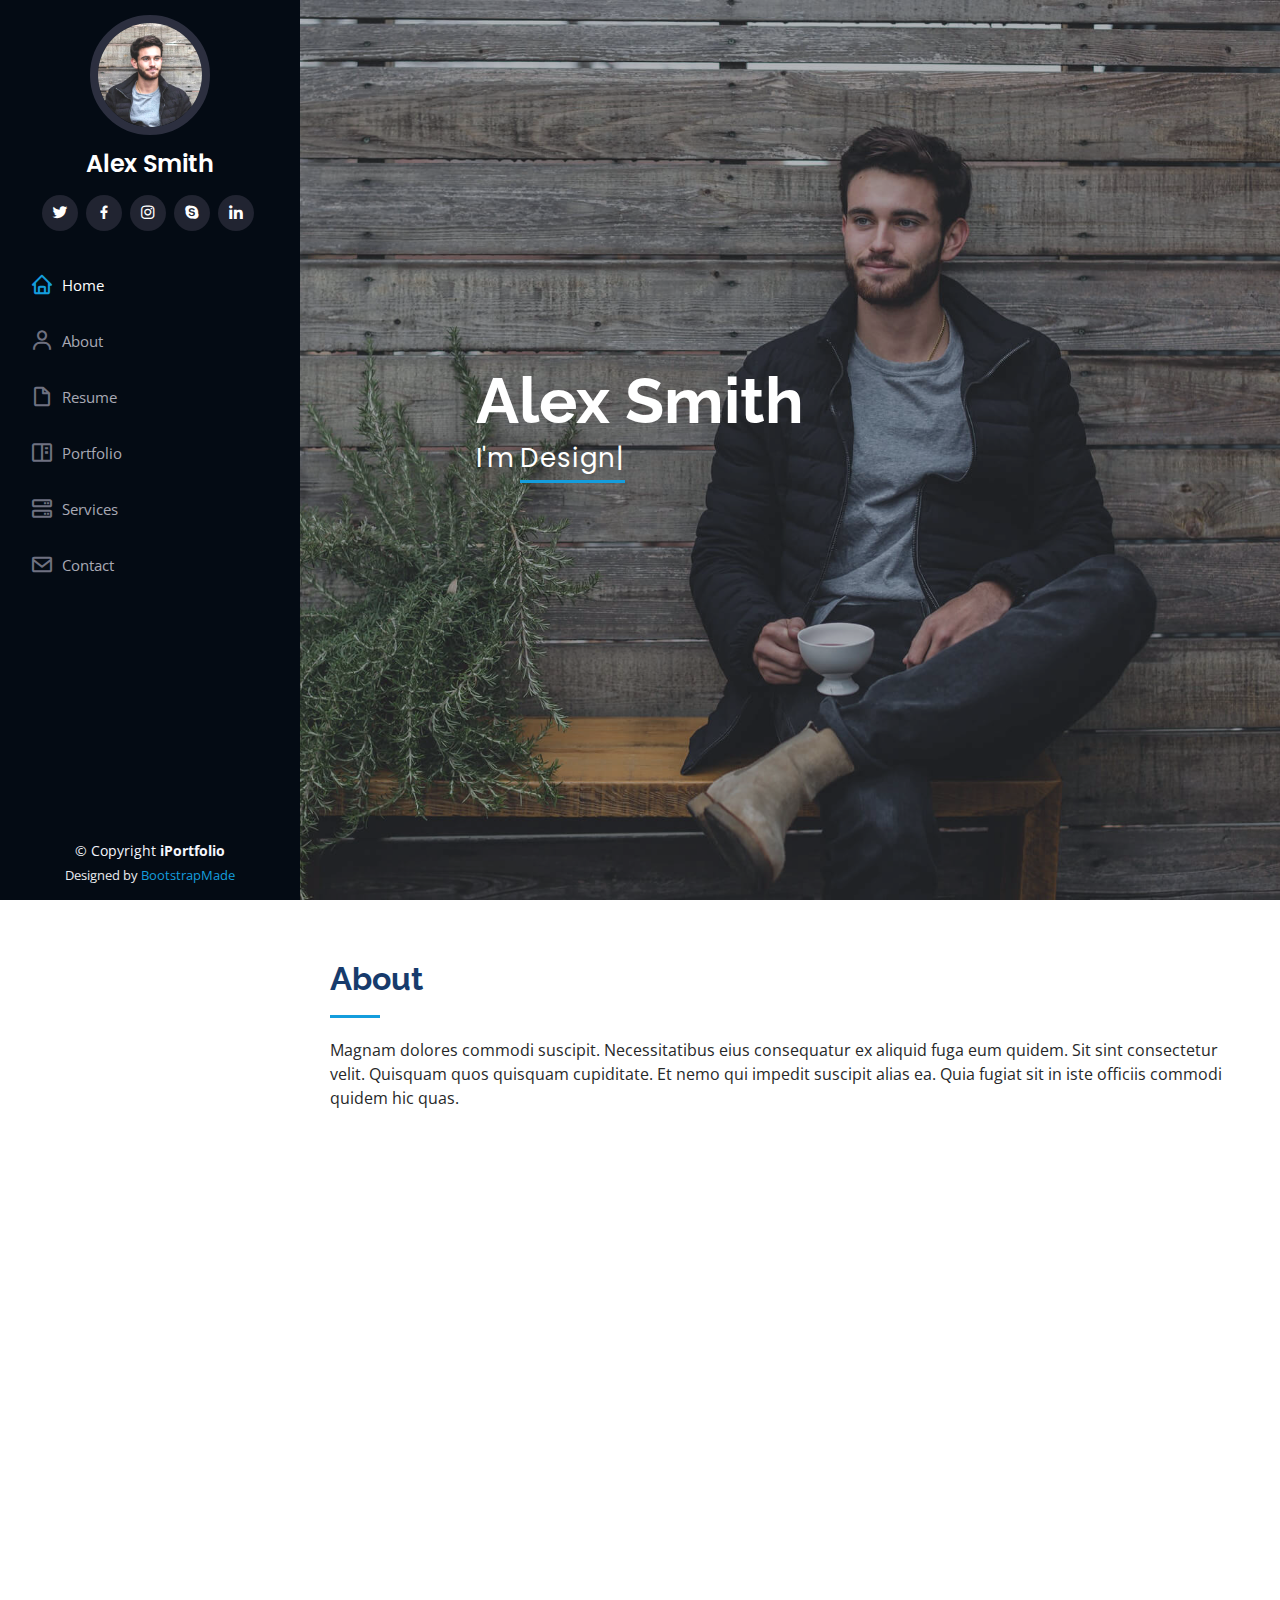
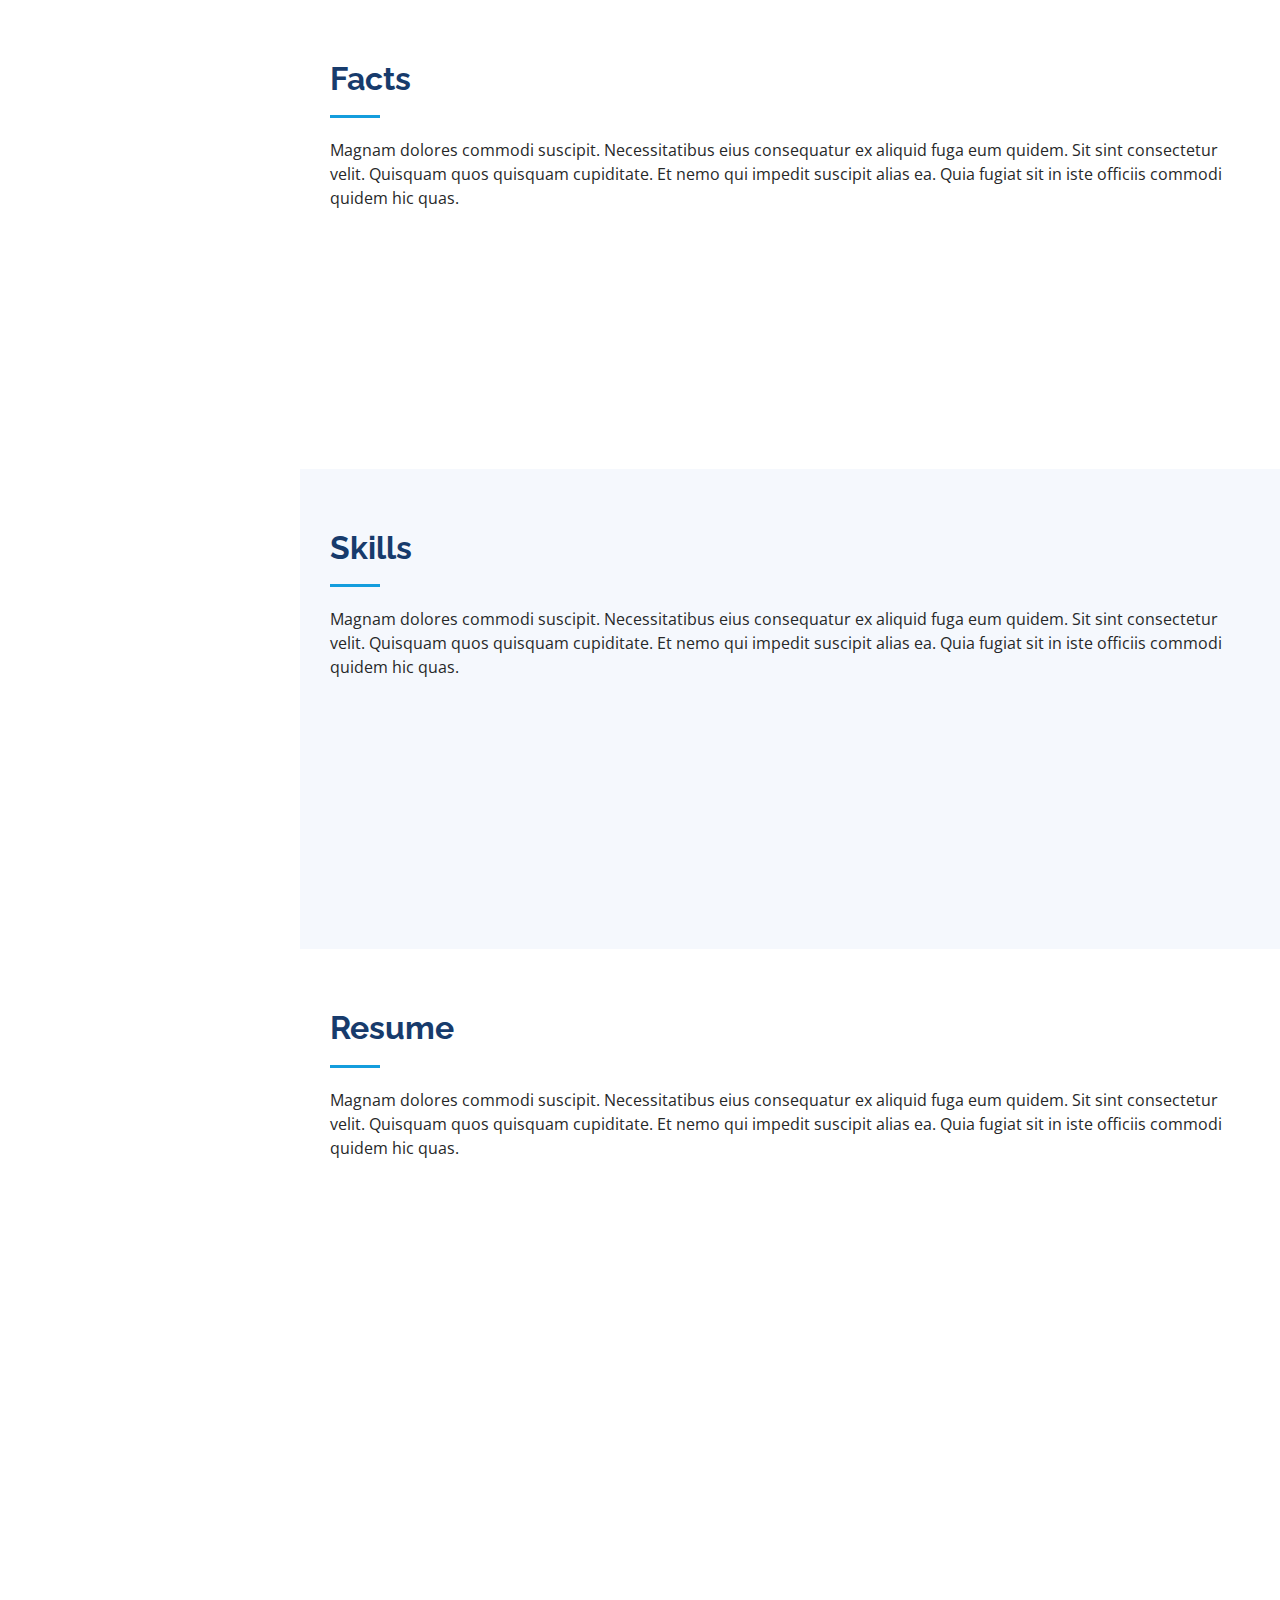
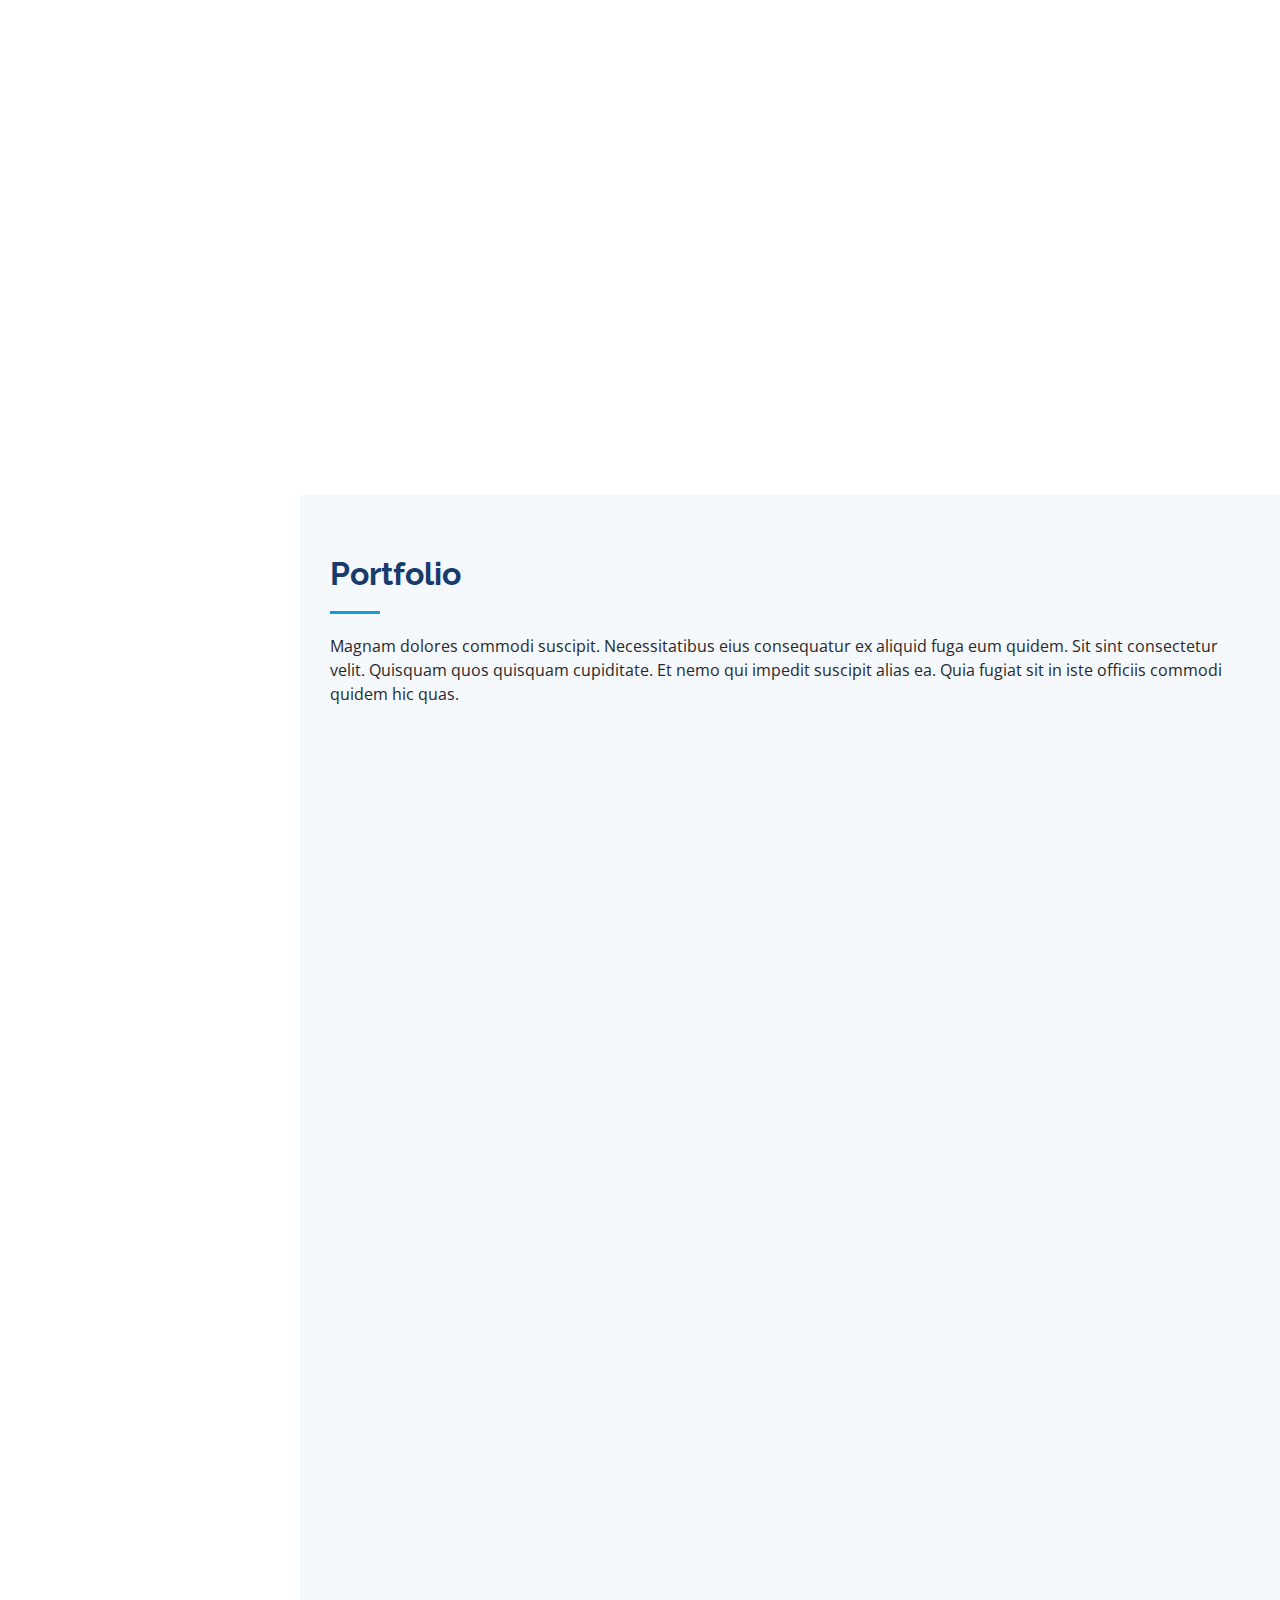
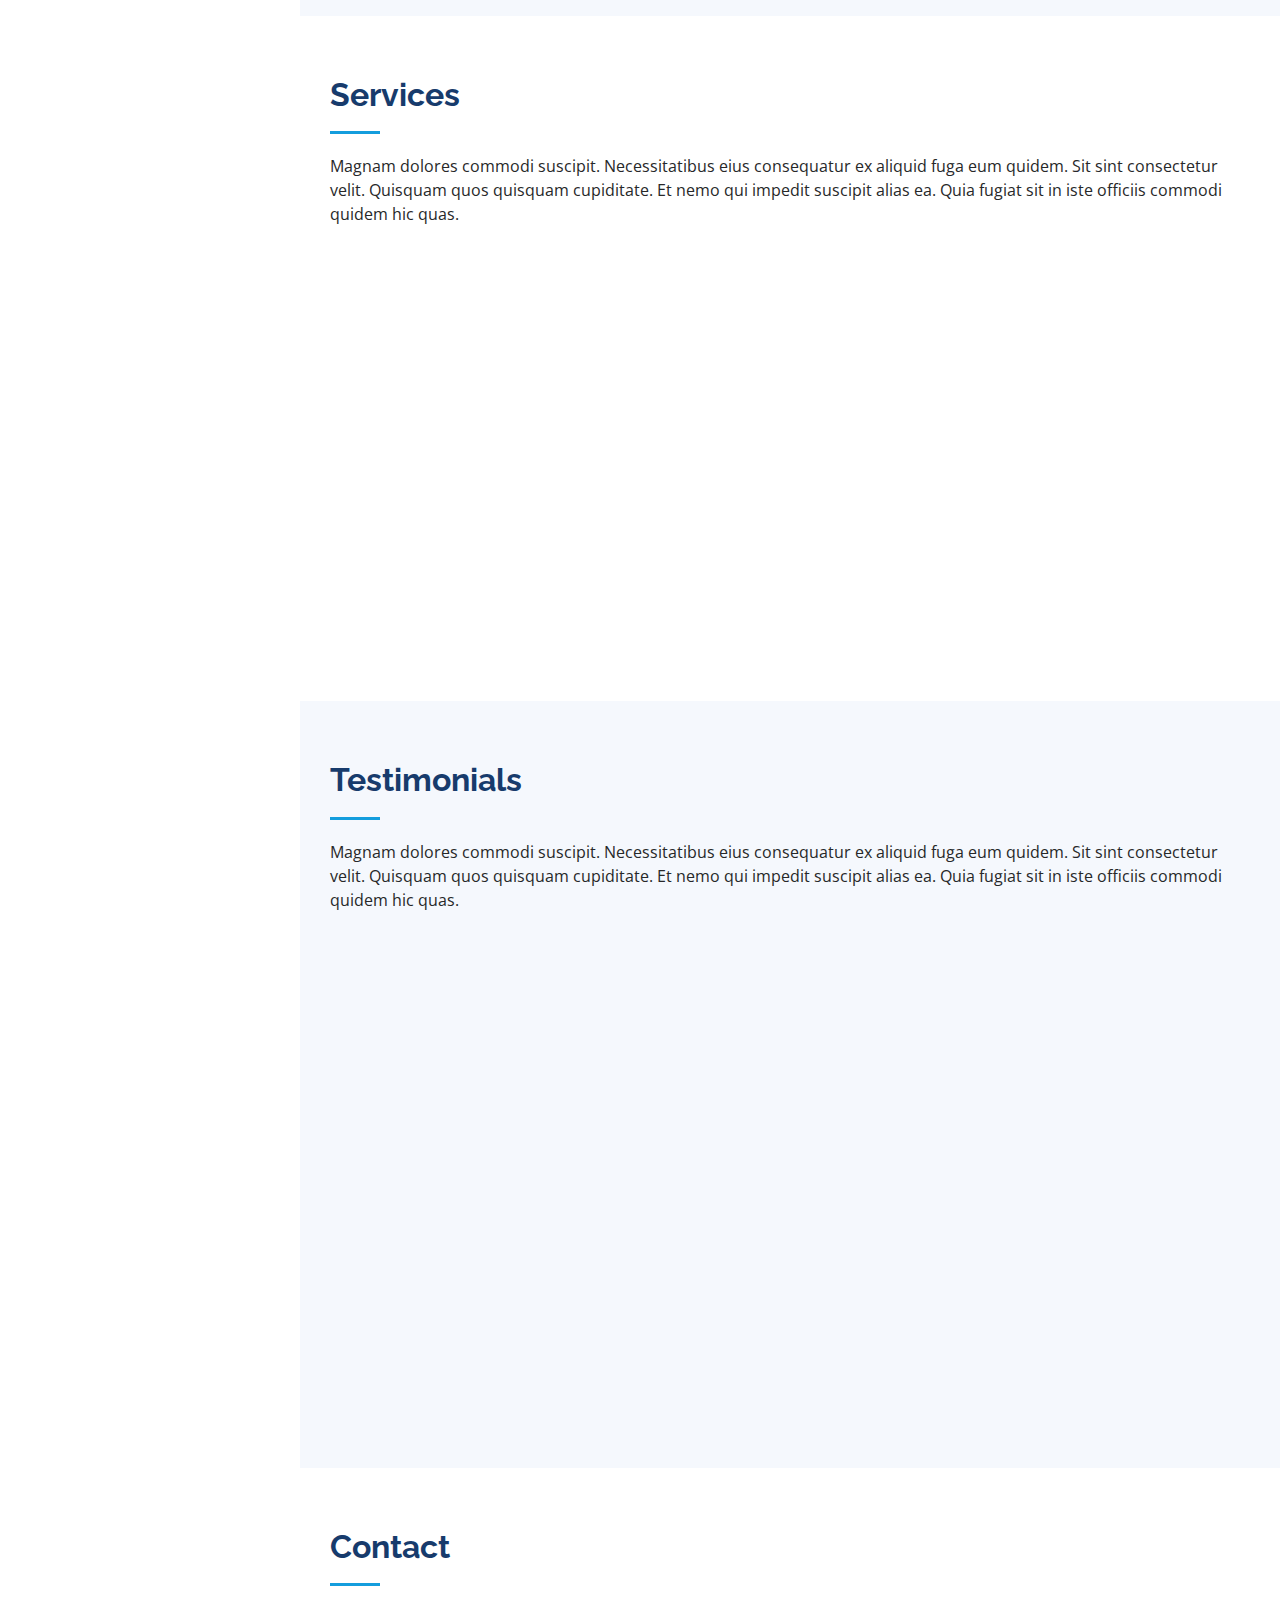
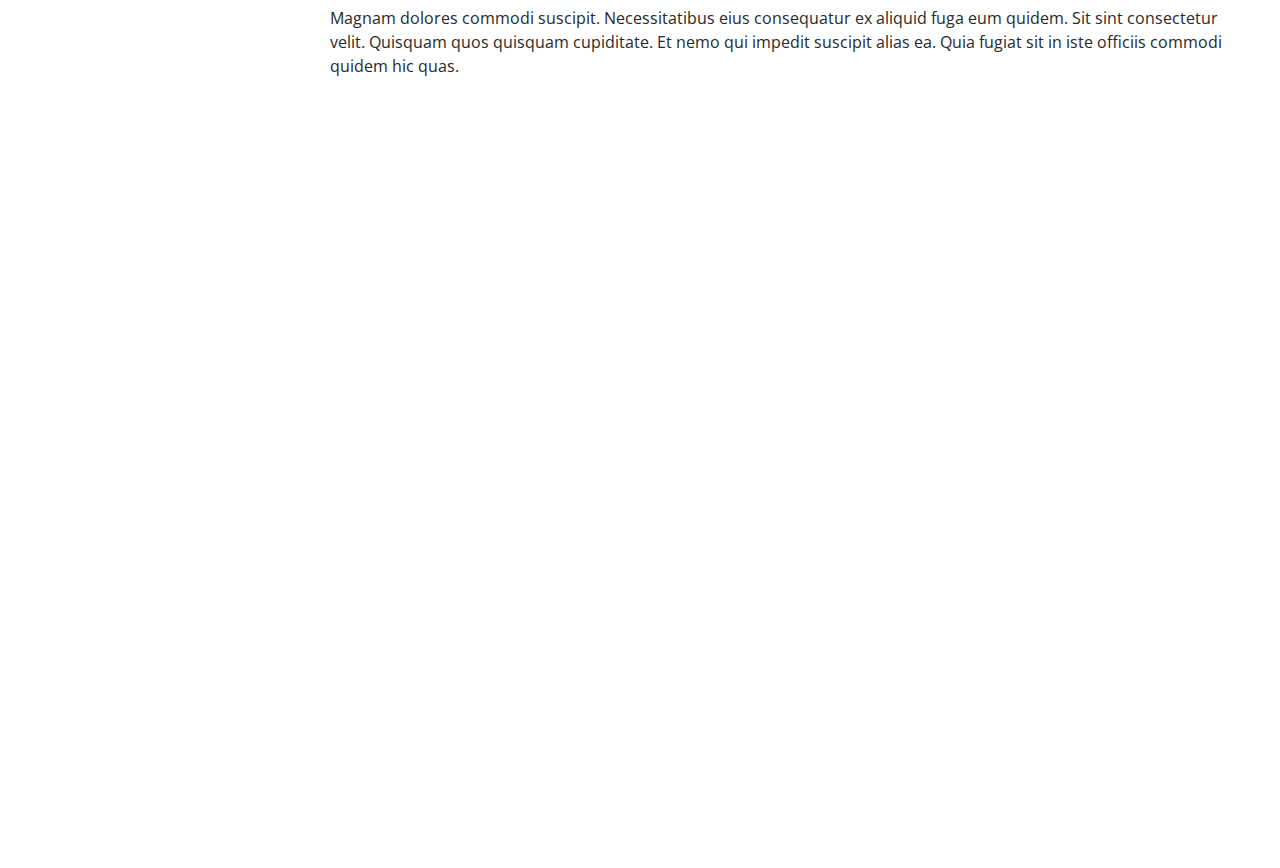
==== index.html @ 613fe0d7 "Website" ====
<!DOCTYPE html>
<html lang="en">

<head>
  <meta charset="utf-8">
  <meta content="width=device-width, initial-scale=1.0" name="viewport">

  <title>iPortfolio Bootstrap Template - Index</title>
  <meta content="" name="description">
  <meta content="" name="keywords">

  <!-- Favicons -->
  <link href="assets/img/favicon.png" rel="icon">
  <link href="assets/img/apple-touch-icon.png" rel="apple-touch-icon">

  <!-- Google Fonts -->
  <link href="https://fonts.googleapis.com/css?family=Open+Sans:300,300i,400,400i,600,600i,700,700i|Raleway:300,300i,400,400i,500,500i,600,600i,700,700i|Poppins:300,300i,400,400i,500,500i,600,600i,700,700i" rel="stylesheet">

  <!-- Vendor CSS Files -->
  <link href="assets/vendor/aos/aos.css" rel="stylesheet">
  <link href="assets/vendor/bootstrap/css/bootstrap.min.css" rel="stylesheet">
  <link href="assets/vendor/bootstrap-icons/bootstrap-icons.css" rel="stylesheet">
  <link href="assets/vendor/boxicons/css/boxicons.min.css" rel="stylesheet">
  <link href="assets/vendor/glightbox/css/glightbox.min.css" rel="stylesheet">
  <link href="assets/vendor/swiper/swiper-bundle.min.css" rel="stylesheet">

  <!-- Template Main CSS File -->
  <link href="assets/css/style.css" rel="stylesheet">

  <!-- =======================================================
  * Template Name: iPortfolio
  * Template URL: https://bootstrapmade.com/iportfolio-bootstrap-portfolio-websites-template/
  * Updated: Mar 17 2024 with Bootstrap v5.3.3
  * Author: BootstrapMade.com
  * License: https://bootstrapmade.com/license/
  ======================================================== -->
</head>

<body>

  <!-- ======= Mobile nav toggle button ======= -->
  <i class="bi bi-list mobile-nav-toggle d-xl-none"></i>

  <!-- ======= Header ======= -->
  <header id="header">
    <div class="d-flex flex-column">

      <div class="profile">
        <img src="assets/img/profile-img.jpg" alt="" class="img-fluid rounded-circle">
        <h1 class="text-light"><a href="index.html">Alex Smith</a></h1>
        <div class="social-links mt-3 text-center">
          <a href="#" class="twitter"><i class="bx bxl-twitter"></i></a>
          <a href="#" class="facebook"><i class="bx bxl-facebook"></i></a>
          <a href="#" class="instagram"><i class="bx bxl-instagram"></i></a>
          <a href="#" class="google-plus"><i class="bx bxl-skype"></i></a>
          <a href="#" class="linkedin"><i class="bx bxl-linkedin"></i></a>
        </div>
      </div>

      <nav id="navbar" class="nav-menu navbar">
        <ul>
          <li><a href="#hero" class="nav-link scrollto active"><i class="bx bx-home"></i> <span>Home</span></a></li>
          <li><a href="#about" class="nav-link scrollto"><i class="bx bx-user"></i> <span>About</span></a></li>
          <li><a href="#resume" class="nav-link scrollto"><i class="bx bx-file-blank"></i> <span>Resume</span></a></li>
          <li><a href="#portfolio" class="nav-link scrollto"><i class="bx bx-book-content"></i> <span>Portfolio</span></a></li>
          <li><a href="#services" class="nav-link scrollto"><i class="bx bx-server"></i> <span>Services</span></a></li>
          <li><a href="#contact" class="nav-link scrollto"><i class="bx bx-envelope"></i> <span>Contact</span></a></li>
        </ul>
      </nav><!-- .nav-menu -->
    </div>
  </header><!-- End Header -->

  <!-- ======= Hero Section ======= -->
  <section id="hero" class="d-flex flex-column justify-content-center align-items-center">
    <div class="hero-container" data-aos="fade-in">
      <h1>Alex Smith</h1>
      <p>I'm <span class="typed" data-typed-items="Designer, Developer, Freelancer, Photographer"></span></p>
    </div>
  </section><!-- End Hero -->

  <main id="main">

    <!-- ======= About Section ======= -->
    <section id="about" class="about">
      <div class="container">

        <div class="section-title">
          <h2>About</h2>
          <p>Magnam dolores commodi suscipit. Necessitatibus eius consequatur ex aliquid fuga eum quidem. Sit sint consectetur velit. Quisquam quos quisquam cupiditate. Et nemo qui impedit suscipit alias ea. Quia fugiat sit in iste officiis commodi quidem hic quas.</p>
        </div>

        <div class="row">
          <div class="col-lg-4" data-aos="fade-right">
            <img src="assets/img/profile-img.jpg" class="img-fluid" alt="">
          </div>
          <div class="col-lg-8 pt-4 pt-lg-0 content" data-aos="fade-left">
            <h3>UI/UX Designer &amp; Web Developer.</h3>
            <p class="fst-italic">
              Lorem ipsum dolor sit amet, consectetur adipiscing elit, sed do eiusmod tempor incididunt ut labore et dolore
              magna aliqua.
            </p>
            <div class="row">
              <div class="col-lg-6">
                <ul>
                  <li><i class="bi bi-chevron-right"></i> <strong>Birthday:</strong> <span>1 May 1995</span></li>
                  <li><i class="bi bi-chevron-right"></i> <strong>Website:</strong> <span>www.example.com</span></li>
                  <li><i class="bi bi-chevron-right"></i> <strong>Phone:</strong> <span>+123 456 7890</span></li>
                  <li><i class="bi bi-chevron-right"></i> <strong>City:</strong> <span>New York, USA</span></li>
                </ul>
              </div>
              <div class="col-lg-6">
                <ul>
                  <li><i class="bi bi-chevron-right"></i> <strong>Age:</strong> <span>30</span></li>
                  <li><i class="bi bi-chevron-right"></i> <strong>Degree:</strong> <span>Master</span></li>
                  <li><i class="bi bi-chevron-right"></i> <strong>PhEmailone:</strong> <span>email@example.com</span></li>
                  <li><i class="bi bi-chevron-right"></i> <strong>Freelance:</strong> <span>Available</span></li>
                </ul>
              </div>
            </div>
            <p>
              Officiis eligendi itaque labore et dolorum mollitia officiis optio vero. Quisquam sunt adipisci omnis et ut. Nulla accusantium dolor incidunt officia tempore. Et eius omnis.
              Cupiditate ut dicta maxime officiis quidem quia. Sed et consectetur qui quia repellendus itaque neque. Aliquid amet quidem ut quaerat cupiditate. Ab et eum qui repellendus omnis culpa magni laudantium dolores.
            </p>
          </div>
        </div>

      </div>
    </section><!-- End About Section -->

    <!-- ======= Facts Section ======= -->
    <section id="facts" class="facts">
      <div class="container">

        <div class="section-title">
          <h2>Facts</h2>
          <p>Magnam dolores commodi suscipit. Necessitatibus eius consequatur ex aliquid fuga eum quidem. Sit sint consectetur velit. Quisquam quos quisquam cupiditate. Et nemo qui impedit suscipit alias ea. Quia fugiat sit in iste officiis commodi quidem hic quas.</p>
        </div>

        <div class="row no-gutters">

          <div class="col-lg-3 col-md-6 d-md-flex align-items-md-stretch" data-aos="fade-up">
            <div class="count-box">
              <i class="bi bi-emoji-smile"></i>
              <span data-purecounter-start="0" data-purecounter-end="232" data-purecounter-duration="1" class="purecounter"></span>
              <p><strong>Happy Clients</strong> consequuntur quae</p>
            </div>
          </div>

          <div class="col-lg-3 col-md-6 d-md-flex align-items-md-stretch" data-aos="fade-up" data-aos-delay="100">
            <div class="count-box">
              <i class="bi bi-journal-richtext"></i>
              <span data-purecounter-start="0" data-purecounter-end="521" data-purecounter-duration="1" class="purecounter"></span>
              <p><strong>Projects</strong> adipisci atque cum quia aut</p>
            </div>
          </div>

          <div class="col-lg-3 col-md-6 d-md-flex align-items-md-stretch" data-aos="fade-up" data-aos-delay="200">
            <div class="count-box">
              <i class="bi bi-headset"></i>
              <span data-purecounter-start="0" data-purecounter-end="1453" data-purecounter-duration="1" class="purecounter"></span>
              <p><strong>Hours Of Support</strong> aut commodi quaerat</p>
            </div>
          </div>

          <div class="col-lg-3 col-md-6 d-md-flex align-items-md-stretch" data-aos="fade-up" data-aos-delay="300">
            <div class="count-box">
              <i class="bi bi-people"></i>
              <span data-purecounter-start="0" data-purecounter-end="32" data-purecounter-duration="1" class="purecounter"></span>
              <p><strong>Hard Workers</strong> rerum asperiores dolor</p>
            </div>
          </div>

        </div>

      </div>
    </section><!-- End Facts Section -->

    <!-- ======= Skills Section ======= -->
    <section id="skills" class="skills section-bg">
      <div class="container">

        <div class="section-title">
          <h2>Skills</h2>
          <p>Magnam dolores commodi suscipit. Necessitatibus eius consequatur ex aliquid fuga eum quidem. Sit sint consectetur velit. Quisquam quos quisquam cupiditate. Et nemo qui impedit suscipit alias ea. Quia fugiat sit in iste officiis commodi quidem hic quas.</p>
        </div>

        <div class="row skills-content">

          <div class="col-lg-6" data-aos="fade-up">

            <div class="progress">
              <span class="skill">HTML <i class="val">100%</i></span>
              <div class="progress-bar-wrap">
                <div class="progress-bar" role="progressbar" aria-valuenow="100" aria-valuemin="0" aria-valuemax="100"></div>
              </div>
            </div>

            <div class="progress">
              <span class="skill">CSS <i class="val">90%</i></span>
              <div class="progress-bar-wrap">
                <div class="progress-bar" role="progressbar" aria-valuenow="90" aria-valuemin="0" aria-valuemax="100"></div>
              </div>
            </div>

            <div class="progress">
              <span class="skill">JavaScript <i class="val">75%</i></span>
              <div class="progress-bar-wrap">
                <div class="progress-bar" role="progressbar" aria-valuenow="75" aria-valuemin="0" aria-valuemax="100"></div>
              </div>
            </div>

          </div>

          <div class="col-lg-6" data-aos="fade-up" data-aos-delay="100">

            <div class="progress">
              <span class="skill">PHP <i class="val">80%</i></span>
              <div class="progress-bar-wrap">
                <div class="progress-bar" role="progressbar" aria-valuenow="80" aria-valuemin="0" aria-valuemax="100"></div>
              </div>
            </div>

            <div class="progress">
              <span class="skill">WordPress/CMS <i class="val">90%</i></span>
              <div class="progress-bar-wrap">
                <div class="progress-bar" role="progressbar" aria-valuenow="90" aria-valuemin="0" aria-valuemax="100"></div>
              </div>
            </div>

            <div class="progress">
              <span class="skill">Photoshop <i class="val">55%</i></span>
              <div class="progress-bar-wrap">
                <div class="progress-bar" role="progressbar" aria-valuenow="55" aria-valuemin="0" aria-valuemax="100"></div>
              </div>
            </div>

          </div>

        </div>

      </div>
    </section><!-- End Skills Section -->

    <!-- ======= Resume Section ======= -->
    <section id="resume" class="resume">
      <div class="container">

        <div class="section-title">
          <h2>Resume</h2>
          <p>Magnam dolores commodi suscipit. Necessitatibus eius consequatur ex aliquid fuga eum quidem. Sit sint consectetur velit. Quisquam quos quisquam cupiditate. Et nemo qui impedit suscipit alias ea. Quia fugiat sit in iste officiis commodi quidem hic quas.</p>
        </div>

        <div class="row">
          <div class="col-lg-6" data-aos="fade-up">
            <h3 class="resume-title">Sumary</h3>
            <div class="resume-item pb-0">
              <h4>Alex Smith</h4>
              <p><em>Innovative and deadline-driven Graphic Designer with 3+ years of experience designing and developing user-centered digital/print marketing material from initial concept to final, polished deliverable.</em></p>
              <ul>
                <li>Portland par 127,Orlando, FL</li>
                <li>(123) 456-7891</li>
                <li>alice.barkley@example.com</li>
              </ul>
            </div>

            <h3 class="resume-title">Education</h3>
            <div class="resume-item">
              <h4>Master of Fine Arts &amp; Graphic Design</h4>
              <h5>2015 - 2016</h5>
              <p><em>Rochester Institute of Technology, Rochester, NY</em></p>
              <p>Qui deserunt veniam. Et sed aliquam labore tempore sed quisquam iusto autem sit. Ea vero voluptatum qui ut dignissimos deleniti nerada porti sand markend</p>
            </div>
            <div class="resume-item">
              <h4>Bachelor of Fine Arts &amp; Graphic Design</h4>
              <h5>2010 - 2014</h5>
              <p><em>Rochester Institute of Technology, Rochester, NY</em></p>
              <p>Quia nobis sequi est occaecati aut. Repudiandae et iusto quae reiciendis et quis Eius vel ratione eius unde vitae rerum voluptates asperiores voluptatem Earum molestiae consequatur neque etlon sader mart dila</p>
            </div>
          </div>
          <div class="col-lg-6" data-aos="fade-up" data-aos-delay="100">
            <h3 class="resume-title">Professional Experience</h3>
            <div class="resume-item">
              <h4>Senior graphic design specialist</h4>
              <h5>2019 - Present</h5>
              <p><em>Experion, New York, NY </em></p>
              <ul>
                <li>Lead in the design, development, and implementation of the graphic, layout, and production communication materials</li>
                <li>Delegate tasks to the 7 members of the design team and provide counsel on all aspects of the project. </li>
                <li>Supervise the assessment of all graphic materials in order to ensure quality and accuracy of the design</li>
                <li>Oversee the efficient use of production project budgets ranging from $2,000 - $25,000</li>
              </ul>
            </div>
            <div class="resume-item">
              <h4>Graphic design specialist</h4>
              <h5>2017 - 2018</h5>
              <p><em>Stepping Stone Advertising, New York, NY</em></p>
              <ul>
                <li>Developed numerous marketing programs (logos, brochures,infographics, presentations, and advertisements).</li>
                <li>Managed up to 5 projects or tasks at a given time while under pressure</li>
                <li>Recommended and consulted with clients on the most appropriate graphic design</li>
                <li>Created 4+ design presentations and proposals a month for clients and account managers</li>
              </ul>
            </div>
          </div>
        </div>

      </div>
    </section><!-- End Resume Section -->

    <!-- ======= Portfolio Section ======= -->
    <section id="portfolio" class="portfolio section-bg">
      <div class="container">

        <div class="section-title">
          <h2>Portfolio</h2>
          <p>Magnam dolores commodi suscipit. Necessitatibus eius consequatur ex aliquid fuga eum quidem. Sit sint consectetur velit. Quisquam quos quisquam cupiditate. Et nemo qui impedit suscipit alias ea. Quia fugiat sit in iste officiis commodi quidem hic quas.</p>
        </div>

        <div class="row" data-aos="fade-up">
          <div class="col-lg-12 d-flex justify-content-center">
            <ul id="portfolio-flters">
              <li data-filter="*" class="filter-active">All</li>
              <li data-filter=".filter-app">App</li>
              <li data-filter=".filter-card">Card</li>
              <li data-filter=".filter-web">Web</li>
            </ul>
          </div>
        </div>

        <div class="row portfolio-container" data-aos="fade-up" data-aos-delay="100">

          <div class="col-lg-4 col-md-6 portfolio-item filter-app">
            <div class="portfolio-wrap">
              <img src="assets/img/portfolio/portfolio-1.jpg" class="img-fluid" alt="">
              <div class="portfolio-links">
                <a href="assets/img/portfolio/portfolio-1.jpg" data-gallery="portfolioGallery" class="portfolio-lightbox" title="App 1"><i class="bx bx-plus"></i></a>
                <a href="portfolio-details.html" title="More Details"><i class="bx bx-link"></i></a>
              </div>
            </div>
          </div>

          <div class="col-lg-4 col-md-6 portfolio-item filter-web">
            <div class="portfolio-wrap">
              <img src="assets/img/portfolio/portfolio-2.jpg" class="img-fluid" alt="">
              <div class="portfolio-links">
                <a href="assets/img/portfolio/portfolio-2.jpg" data-gallery="portfolioGallery" class="portfolio-lightbox" title="Web 3"><i class="bx bx-plus"></i></a>
                <a href="portfolio-details.html" title="More Details"><i class="bx bx-link"></i></a>
              </div>
            </div>
          </div>

          <div class="col-lg-4 col-md-6 portfolio-item filter-app">
            <div class="portfolio-wrap">
              <img src="assets/img/portfolio/portfolio-3.jpg" class="img-fluid" alt="">
              <div class="portfolio-links">
                <a href="assets/img/portfolio/portfolio-3.jpg" data-gallery="portfolioGallery" class="portfolio-lightbox" title="App 2"><i class="bx bx-plus"></i></a>
                <a href="portfolio-details.html" title="More Details"><i class="bx bx-link"></i></a>
              </div>
            </div>
          </div>

          <div class="col-lg-4 col-md-6 portfolio-item filter-card">
            <div class="portfolio-wrap">
              <img src="assets/img/portfolio/portfolio-4.jpg" class="img-fluid" alt="">
              <div class="portfolio-links">
                <a href="assets/img/portfolio/portfolio-4.jpg" data-gallery="portfolioGallery" class="portfolio-lightbox" title="Card 2"><i class="bx bx-plus"></i></a>
                <a href="portfolio-details.html" title="More Details"><i class="bx bx-link"></i></a>
              </div>
            </div>
          </div>

          <div class="col-lg-4 col-md-6 portfolio-item filter-web">
            <div class="portfolio-wrap">
              <img src="assets/img/portfolio/portfolio-5.jpg" class="img-fluid" alt="">
              <div class="portfolio-links">
                <a href="assets/img/portfolio/portfolio-5.jpg" data-gallery="portfolioGallery" class="portfolio-lightbox" title="Web 2"><i class="bx bx-plus"></i></a>
                <a href="portfolio-details.html" title="More Details"><i class="bx bx-link"></i></a>
              </div>
            </div>
          </div>

          <div class="col-lg-4 col-md-6 portfolio-item filter-app">
            <div class="portfolio-wrap">
              <img src="assets/img/portfolio/portfolio-6.jpg" class="img-fluid" alt="">
              <div class="portfolio-links">
                <a href="assets/img/portfolio/portfolio-6.jpg" data-gallery="portfolioGallery" class="portfolio-lightbox" title="App 3"><i class="bx bx-plus"></i></a>
                <a href="portfolio-details.html" title="More Details"><i class="bx bx-link"></i></a>
              </div>
            </div>
          </div>

          <div class="col-lg-4 col-md-6 portfolio-item filter-card">
            <div class="portfolio-wrap">
              <img src="assets/img/portfolio/portfolio-7.jpg" class="img-fluid" alt="">
              <div class="portfolio-links">
                <a href="assets/img/portfolio/portfolio-7.jpg" data-gallery="portfolioGallery" class="portfolio-lightbox" title="Card 1"><i class="bx bx-plus"></i></a>
                <a href="portfolio-details.html" title="More Details"><i class="bx bx-link"></i></a>
              </div>
            </div>
          </div>

          <div class="col-lg-4 col-md-6 portfolio-item filter-card">
            <div class="portfolio-wrap">
              <img src="assets/img/portfolio/portfolio-8.jpg" class="img-fluid" alt="">
              <div class="portfolio-links">
                <a href="assets/img/portfolio/portfolio-8.jpg" data-gallery="portfolioGallery" class="portfolio-lightbox" title="Card 3"><i class="bx bx-plus"></i></a>
                <a href="portfolio-details.html" title="More Details"><i class="bx bx-link"></i></a>
              </div>
            </div>
          </div>

          <div class="col-lg-4 col-md-6 portfolio-item filter-web">
            <div class="portfolio-wrap">
              <img src="assets/img/portfolio/portfolio-9.jpg" class="img-fluid" alt="">
              <div class="portfolio-links">
                <a href="assets/img/portfolio/portfolio-9.jpg" data-gallery="portfolioGallery" class="portfolio-lightbox" title="Web 3"><i class="bx bx-plus"></i></a>
                <a href="portfolio-details.html" title="More Details"><i class="bx bx-link"></i></a>
              </div>
            </div>
          </div>

        </div>

      </div>
    </section><!-- End Portfolio Section -->

    <!-- ======= Services Section ======= -->
    <section id="services" class="services">
      <div class="container">

        <div class="section-title">
          <h2>Services</h2>
          <p>Magnam dolores commodi suscipit. Necessitatibus eius consequatur ex aliquid fuga eum quidem. Sit sint consectetur velit. Quisquam quos quisquam cupiditate. Et nemo qui impedit suscipit alias ea. Quia fugiat sit in iste officiis commodi quidem hic quas.</p>
        </div>

        <div class="row">
          <div class="col-lg-4 col-md-6 icon-box" data-aos="fade-up">
            <div class="icon"><i class="bi bi-briefcase"></i></div>
            <h4 class="title"><a href="">Lorem Ipsum</a></h4>
            <p class="description">Voluptatum deleniti atque corrupti quos dolores et quas molestias excepturi sint occaecati cupiditate non provident</p>
          </div>
          <div class="col-lg-4 col-md-6 icon-box" data-aos="fade-up" data-aos-delay="100">
            <div class="icon"><i class="bi bi-card-checklist"></i></div>
            <h4 class="title"><a href="">Dolor Sitema</a></h4>
            <p class="description">Minim veniam, quis nostrud exercitation ullamco laboris nisi ut aliquip ex ea commodo consequat tarad limino ata</p>
          </div>
          <div class="col-lg-4 col-md-6 icon-box" data-aos="fade-up" data-aos-delay="200">
            <div class="icon"><i class="bi bi-bar-chart"></i></div>
            <h4 class="title"><a href="">Sed ut perspiciatis</a></h4>
            <p class="description">Duis aute irure dolor in reprehenderit in voluptate velit esse cillum dolore eu fugiat nulla pariatur</p>
          </div>
          <div class="col-lg-4 col-md-6 icon-box" data-aos="fade-up" data-aos-delay="300">
            <div class="icon"><i class="bi bi-binoculars"></i></div>
            <h4 class="title"><a href="">Magni Dolores</a></h4>
            <p class="description">Excepteur sint occaecat cupidatat non proident, sunt in culpa qui officia deserunt mollit anim id est laborum</p>
          </div>
          <div class="col-lg-4 col-md-6 icon-box" data-aos="fade-up" data-aos-delay="400">
            <div class="icon"><i class="bi bi-brightness-high"></i></div>
            <h4 class="title"><a href="">Nemo Enim</a></h4>
            <p class="description">At vero eos et accusamus et iusto odio dignissimos ducimus qui blanditiis praesentium voluptatum deleniti atque</p>
          </div>
          <div class="col-lg-4 col-md-6 icon-box" data-aos="fade-up" data-aos-delay="500">
            <div class="icon"><i class="bi bi-calendar4-week"></i></div>
            <h4 class="title"><a href="">Eiusmod Tempor</a></h4>
            <p class="description">Et harum quidem rerum facilis est et expedita distinctio. Nam libero tempore, cum soluta nobis est eligendi</p>
          </div>
        </div>

      </div>
    </section><!-- End Services Section -->

    <!-- ======= Testimonials Section ======= -->
    <section id="testimonials" class="testimonials section-bg">
      <div class="container">

        <div class="section-title">
          <h2>Testimonials</h2>
          <p>Magnam dolores commodi suscipit. Necessitatibus eius consequatur ex aliquid fuga eum quidem. Sit sint consectetur velit. Quisquam quos quisquam cupiditate. Et nemo qui impedit suscipit alias ea. Quia fugiat sit in iste officiis commodi quidem hic quas.</p>
        </div>

        <div class="testimonials-slider swiper" data-aos="fade-up" data-aos-delay="100">
          <div class="swiper-wrapper">

            <div class="swiper-slide">
              <div class="testimonial-item" data-aos="fade-up">
                <p>
                  <i class="bx bxs-quote-alt-left quote-icon-left"></i>
                  Proin iaculis purus consequat sem cure digni ssim donec porttitora entum suscipit rhoncus. Accusantium quam, ultricies eget id, aliquam eget nibh et. Maecen aliquam, risus at semper.
                  <i class="bx bxs-quote-alt-right quote-icon-right"></i>
                </p>
                <img src="assets/img/testimonials/testimonials-1.jpg" class="testimonial-img" alt="">
                <h3>Saul Goodman</h3>
                <h4>Ceo &amp; Founder</h4>
              </div>
            </div><!-- End testimonial item -->

            <div class="swiper-slide">
              <div class="testimonial-item" data-aos="fade-up" data-aos-delay="100">
                <p>
                  <i class="bx bxs-quote-alt-left quote-icon-left"></i>
                  Export tempor illum tamen malis malis eram quae irure esse labore quem cillum quid cillum eram malis quorum velit fore eram velit sunt aliqua noster fugiat irure amet legam anim culpa.
                  <i class="bx bxs-quote-alt-right quote-icon-right"></i>
                </p>
                <img src="assets/img/testimonials/testimonials-2.jpg" class="testimonial-img" alt="">
                <h3>Sara Wilsson</h3>
                <h4>Designer</h4>
              </div>
            </div><!-- End testimonial item -->

            <div class="swiper-slide">
              <div class="testimonial-item" data-aos="fade-up" data-aos-delay="200">
                <p>
                  <i class="bx bxs-quote-alt-left quote-icon-left"></i>
                  Enim nisi quem export duis labore cillum quae magna enim sint quorum nulla quem veniam duis minim tempor labore quem eram duis noster aute amet eram fore quis sint minim.
                  <i class="bx bxs-quote-alt-right quote-icon-right"></i>
                </p>
                <img src="assets/img/testimonials/testimonials-3.jpg" class="testimonial-img" alt="">
                <h3>Jena Karlis</h3>
                <h4>Store Owner</h4>
              </div>
            </div><!-- End testimonial item -->

            <div class="swiper-slide">
              <div class="testimonial-item" data-aos="fade-up" data-aos-delay="300">
                <p>
                  <i class="bx bxs-quote-alt-left quote-icon-left"></i>
                  Fugiat enim eram quae cillum dolore dolor amet nulla culpa multos export minim fugiat minim velit minim dolor enim duis veniam ipsum anim magna sunt elit fore quem dolore labore illum veniam.
                  <i class="bx bxs-quote-alt-right quote-icon-right"></i>
                </p>
                <img src="assets/img/testimonials/testimonials-4.jpg" class="testimonial-img" alt="">
                <h3>Matt Brandon</h3>
                <h4>Freelancer</h4>
              </div>
            </div><!-- End testimonial item -->

            <div class="swiper-slide">
              <div class="testimonial-item" data-aos="fade-up" data-aos-delay="400">
                <p>
                  <i class="bx bxs-quote-alt-left quote-icon-left"></i>
                  Quis quorum aliqua sint quem legam fore sunt eram irure aliqua veniam tempor noster veniam enim culpa labore duis sunt culpa nulla illum cillum fugiat legam esse veniam culpa fore nisi cillum quid.
                  <i class="bx bxs-quote-alt-right quote-icon-right"></i>
                </p>
                <img src="assets/img/testimonials/testimonials-5.jpg" class="testimonial-img" alt="">
                <h3>John Larson</h3>
                <h4>Entrepreneur</h4>
              </div>
            </div><!-- End testimonial item -->

          </div>
          <div class="swiper-pagination"></div>
        </div>

      </div>
    </section><!-- End Testimonials Section -->

    <!-- ======= Contact Section ======= -->
    <section id="contact" class="contact">
      <div class="container">

        <div class="section-title">
          <h2>Contact</h2>
          <p>Magnam dolores commodi suscipit. Necessitatibus eius consequatur ex aliquid fuga eum quidem. Sit sint consectetur velit. Quisquam quos quisquam cupiditate. Et nemo qui impedit suscipit alias ea. Quia fugiat sit in iste officiis commodi quidem hic quas.</p>
        </div>

        <div class="row" data-aos="fade-in">

          <div class="col-lg-5 d-flex align-items-stretch">
            <div class="info">
              <div class="address">
                <i class="bi bi-geo-alt"></i>
                <h4>Location:</h4>
                <p>A108 Adam Street, New York, NY 535022</p>
              </div>

              <div class="email">
                <i class="bi bi-envelope"></i>
                <h4>Email:</h4>
                <p>info@example.com</p>
              </div>

              <div class="phone">
                <i class="bi bi-phone"></i>
                <h4>Call:</h4>
                <p>+1 5589 55488 55s</p>
              </div>

              <iframe src="https://www.google.com/maps/embed?pb=!1m14!1m8!1m3!1d12097.433213460943!2d-74.0062269!3d40.7101282!3m2!1i1024!2i768!4f13.1!3m3!1m2!1s0x0%3A0xb89d1fe6bc499443!2sDowntown+Conference+Center!5e0!3m2!1smk!2sbg!4v1539943755621" frameborder="0" style="border:0; width: 100%; height: 290px;" allowfullscreen></iframe>
            </div>

          </div>

          <div class="col-lg-7 mt-5 mt-lg-0 d-flex align-items-stretch">
            <form action="forms/contact.php" method="post" role="form" class="php-email-form">
              <div class="row">
                <div class="form-group col-md-6">
                  <label for="name">Your Name</label>
                  <input type="text" name="name" class="form-control" id="name" required>
                </div>
                <div class="form-group col-md-6">
                  <label for="name">Your Email</label>
                  <input type="email" class="form-control" name="email" id="email" required>
                </div>
              </div>
              <div class="form-group">
                <label for="name">Subject</label>
                <input type="text" class="form-control" name="subject" id="subject" required>
              </div>
              <div class="form-group">
                <label for="name">Message</label>
                <textarea class="form-control" name="message" rows="10" required></textarea>
              </div>
              <div class="my-3">
                <div class="loading">Loading</div>
                <div class="error-message"></div>
                <div class="sent-message">Your message has been sent. Thank you!</div>
              </div>
              <div class="text-center"><button type="submit">Send Message</button></div>
            </form>
          </div>

        </div>

      </div>
    </section><!-- End Contact Section -->

  </main><!-- End #main -->

  <!-- ======= Footer ======= -->
  <footer id="footer">
    <div class="container">
      <div class="copyright">
        &copy; Copyright <strong><span>iPortfolio</span></strong>
      </div>
      <div class="credits">
        <!-- All the links in the footer should remain intact. -->
        <!-- You can delete the links only if you purchased the pro version. -->
        <!-- Licensing information: https://bootstrapmade.com/license/ -->
        <!-- Purchase the pro version with working PHP/AJAX contact form: https://bootstrapmade.com/iportfolio-bootstrap-portfolio-websites-template/ -->
        Designed by <a href="https://bootstrapmade.com/">BootstrapMade</a>
      </div>
    </div>
  </footer><!-- End  Footer -->

  <a href="#" class="back-to-top d-flex align-items-center justify-content-center"><i class="bi bi-arrow-up-short"></i></a>

  <!-- Vendor JS Files -->
  <script src="assets/vendor/purecounter/purecounter_vanilla.js"></script>
  <script src="assets/vendor/aos/aos.js"></script>
  <script src="assets/vendor/bootstrap/js/bootstrap.bundle.min.js"></script>
  <script src="assets/vendor/glightbox/js/glightbox.min.js"></script>
  <script src="assets/vendor/isotope-layout/isotope.pkgd.min.js"></script>
  <script src="assets/vendor/swiper/swiper-bundle.min.js"></script>
  <script src="assets/vendor/typed.js/typed.umd.js"></script>
  <script src="assets/vendor/waypoints/noframework.waypoints.js"></script>
  <script src="assets/vendor/php-email-form/validate.js"></script>

  <!-- Template Main JS File -->
  <script src="assets/js/main.js"></script>

</body>

</html>
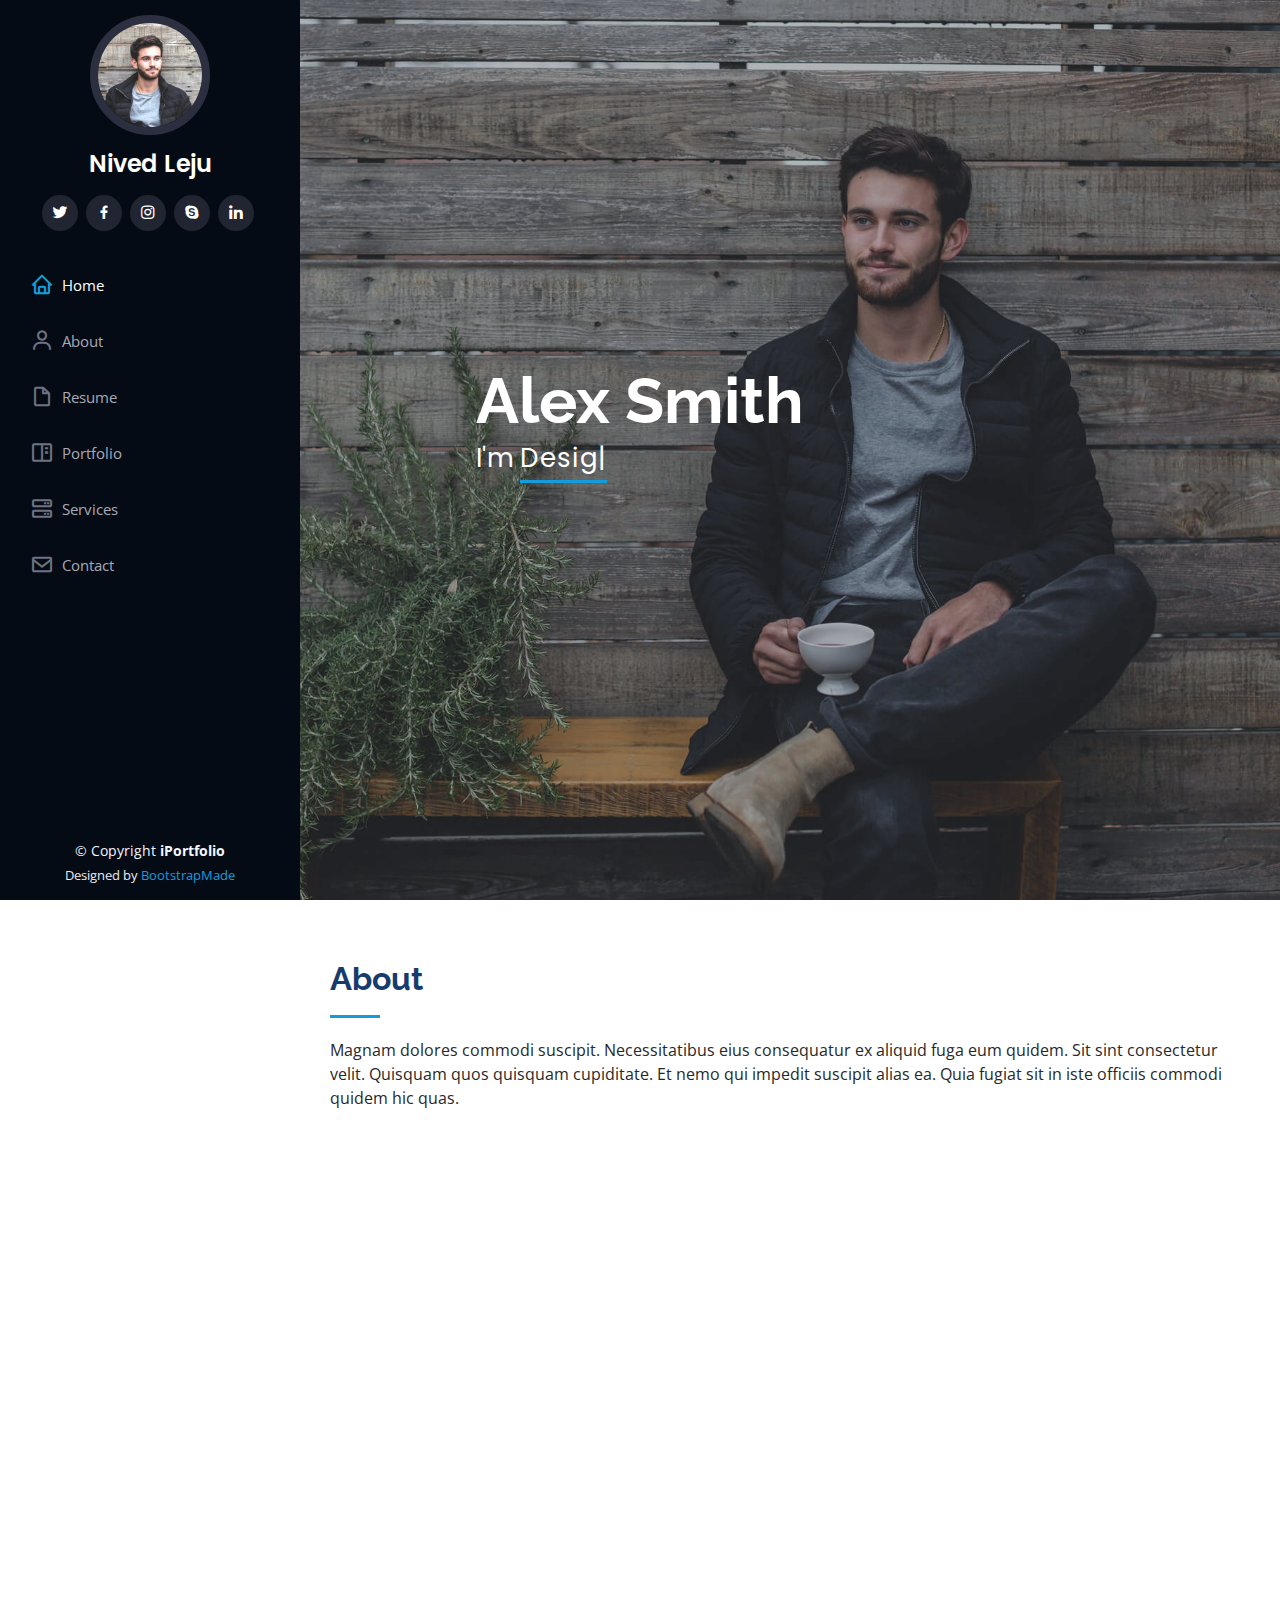
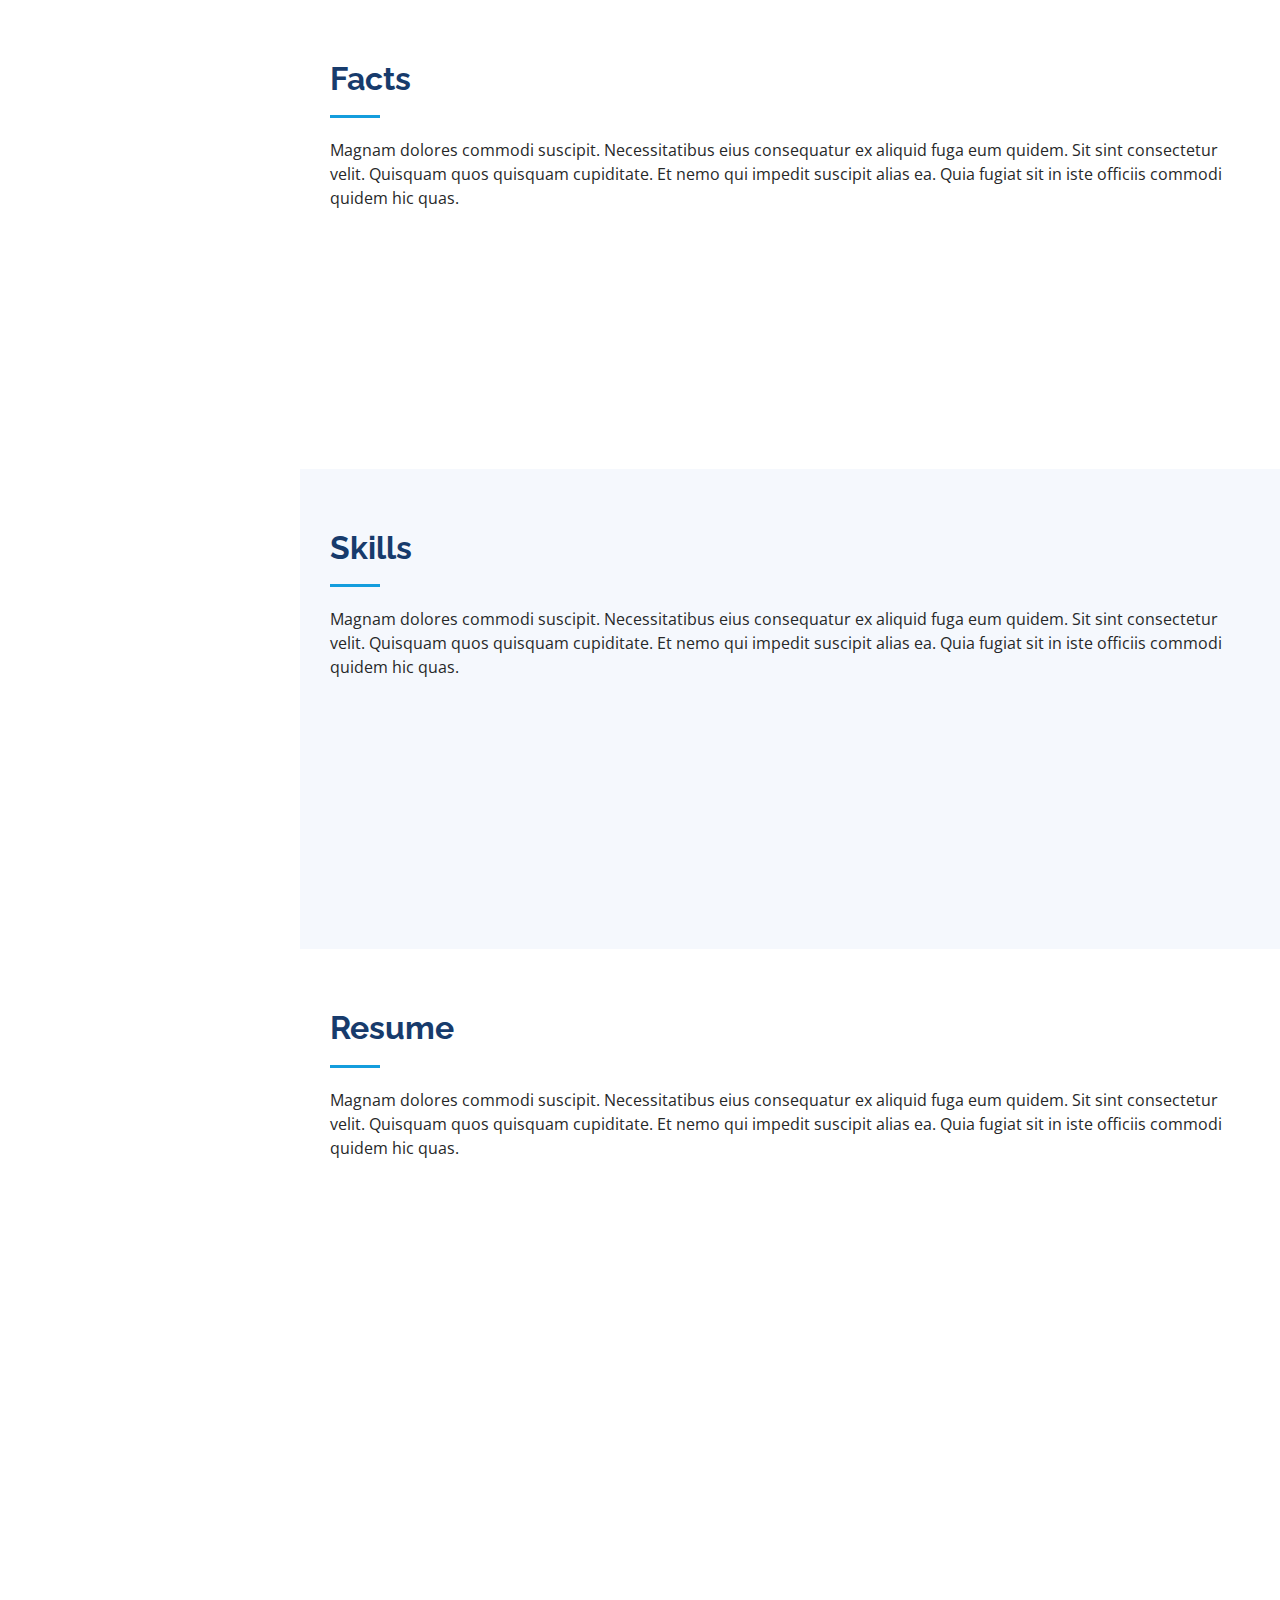
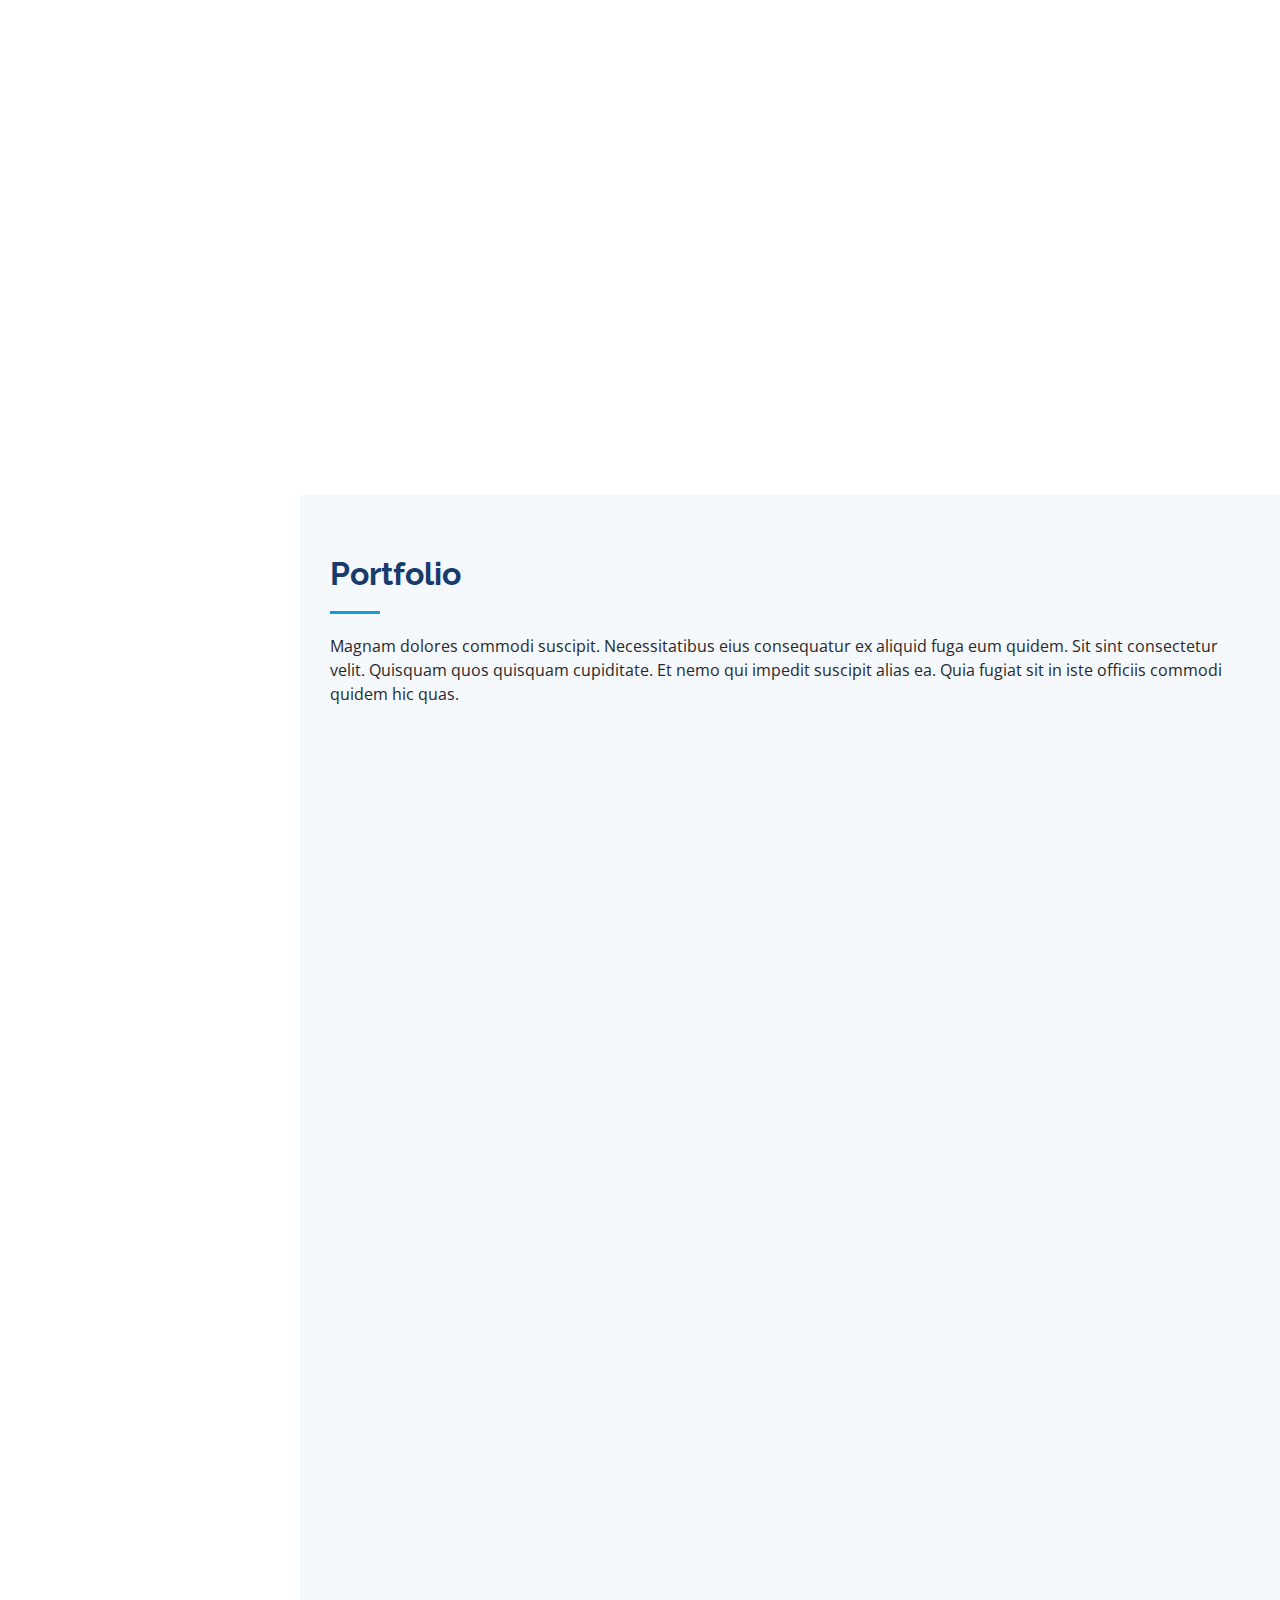
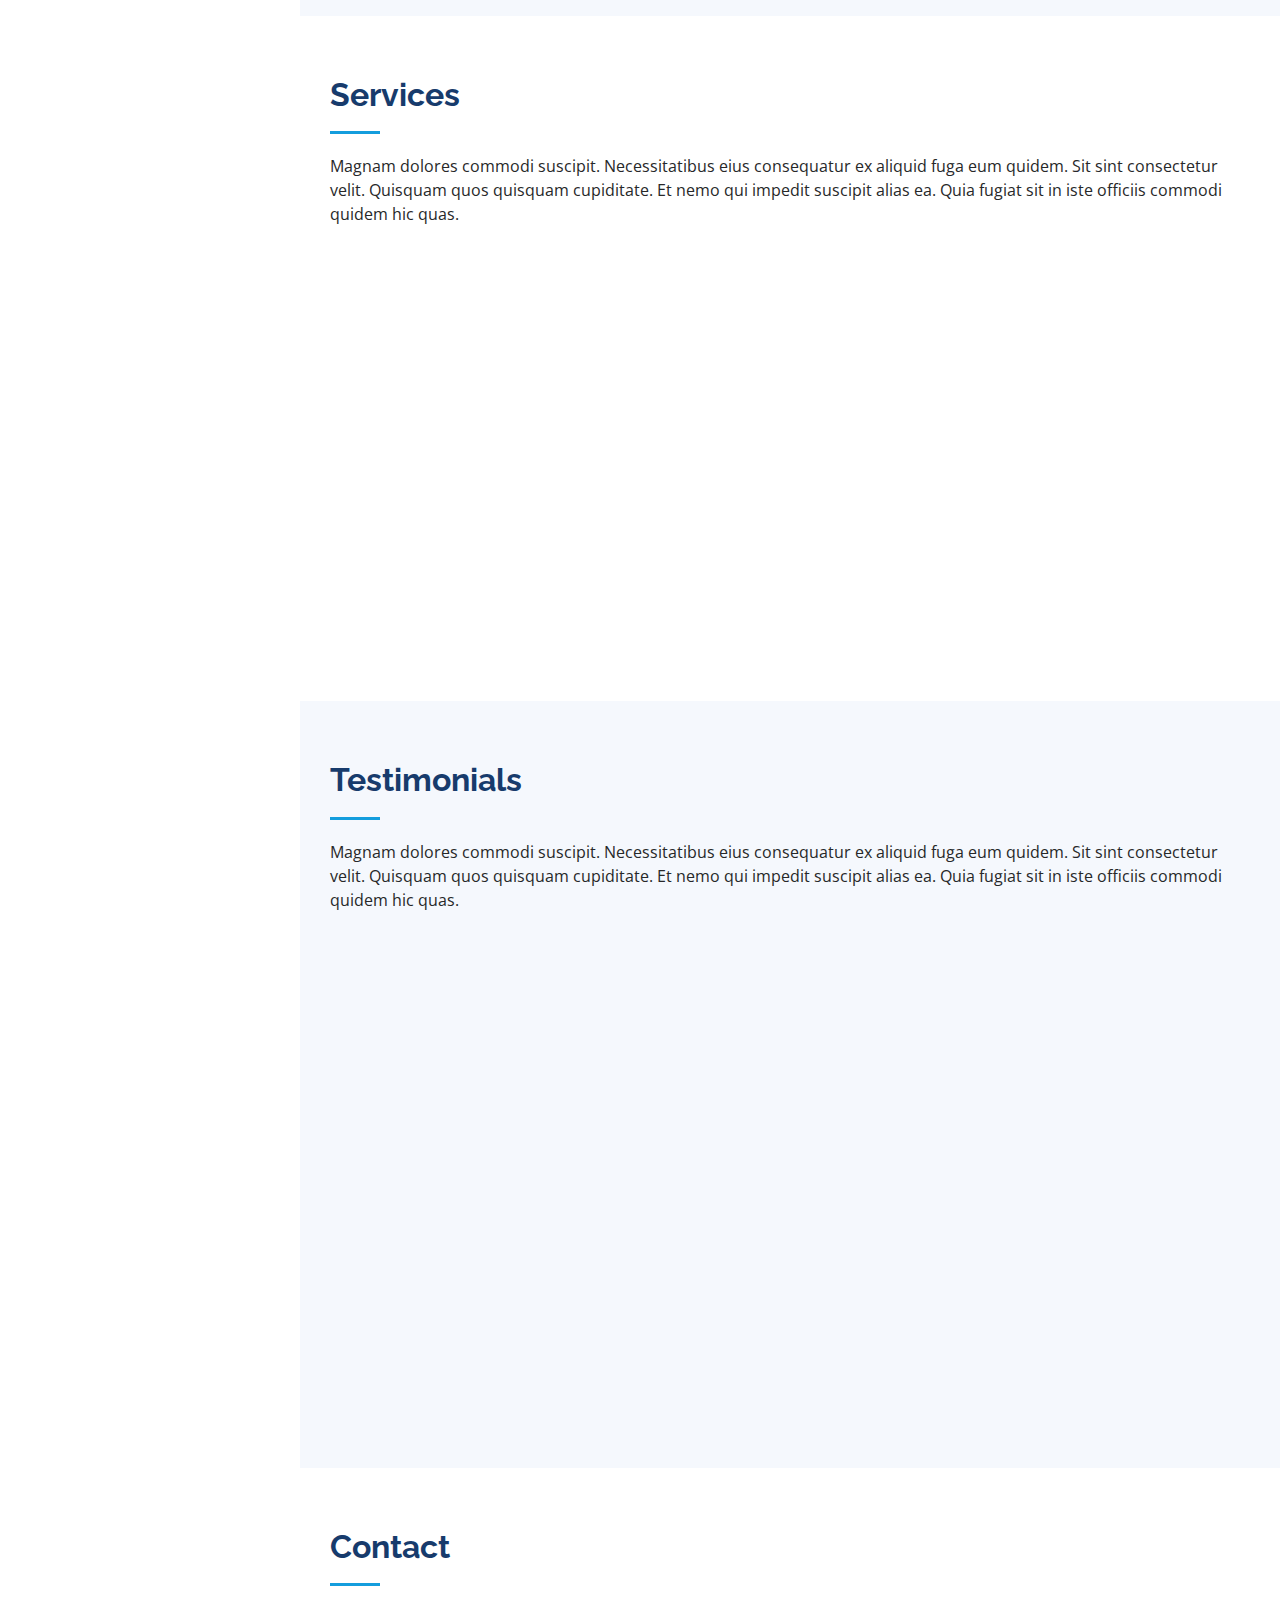
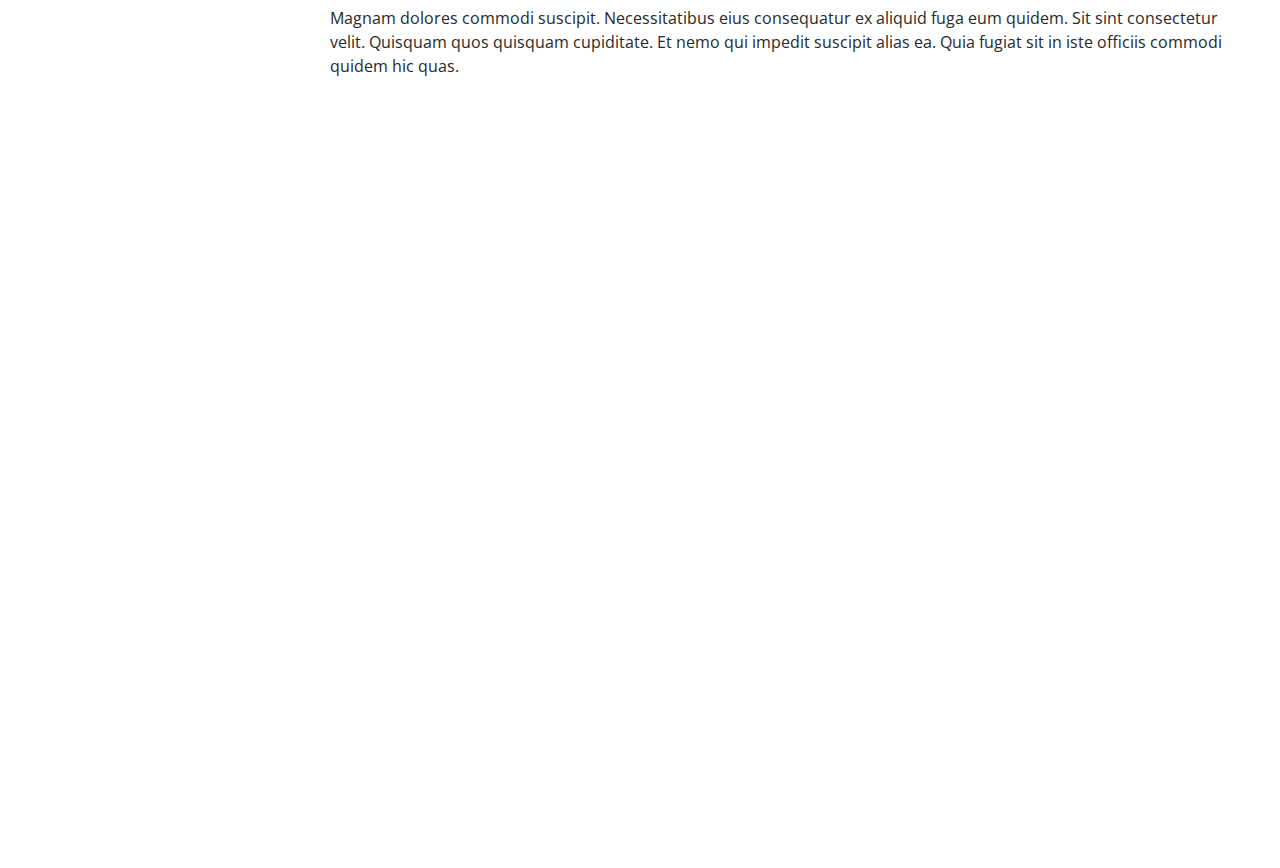
==== commit dcbae261: "Test" ====
--- a/index.html
+++ b/index.html
@@ -5,7 +5,7 @@
   <meta charset="utf-8">
   <meta content="width=device-width, initial-scale=1.0" name="viewport">
 
-  <title>iPortfolio Bootstrap Template - Index</title>
+  <title>Nived Leju</title>
   <meta content="" name="description">
   <meta content="" name="keywords">
 
@@ -47,7 +47,7 @@
 
       <div class="profile">
         <img src="assets/img/profile-img.jpg" alt="" class="img-fluid rounded-circle">
-        <h1 class="text-light"><a href="index.html">Alex Smith</a></h1>
+        <h1 class="text-light"><a href="index.html">Nived Leju</a></h1>
         <div class="social-links mt-3 text-center">
           <a href="#" class="twitter"><i class="bx bxl-twitter"></i></a>
           <a href="#" class="facebook"><i class="bx bxl-facebook"></i></a>
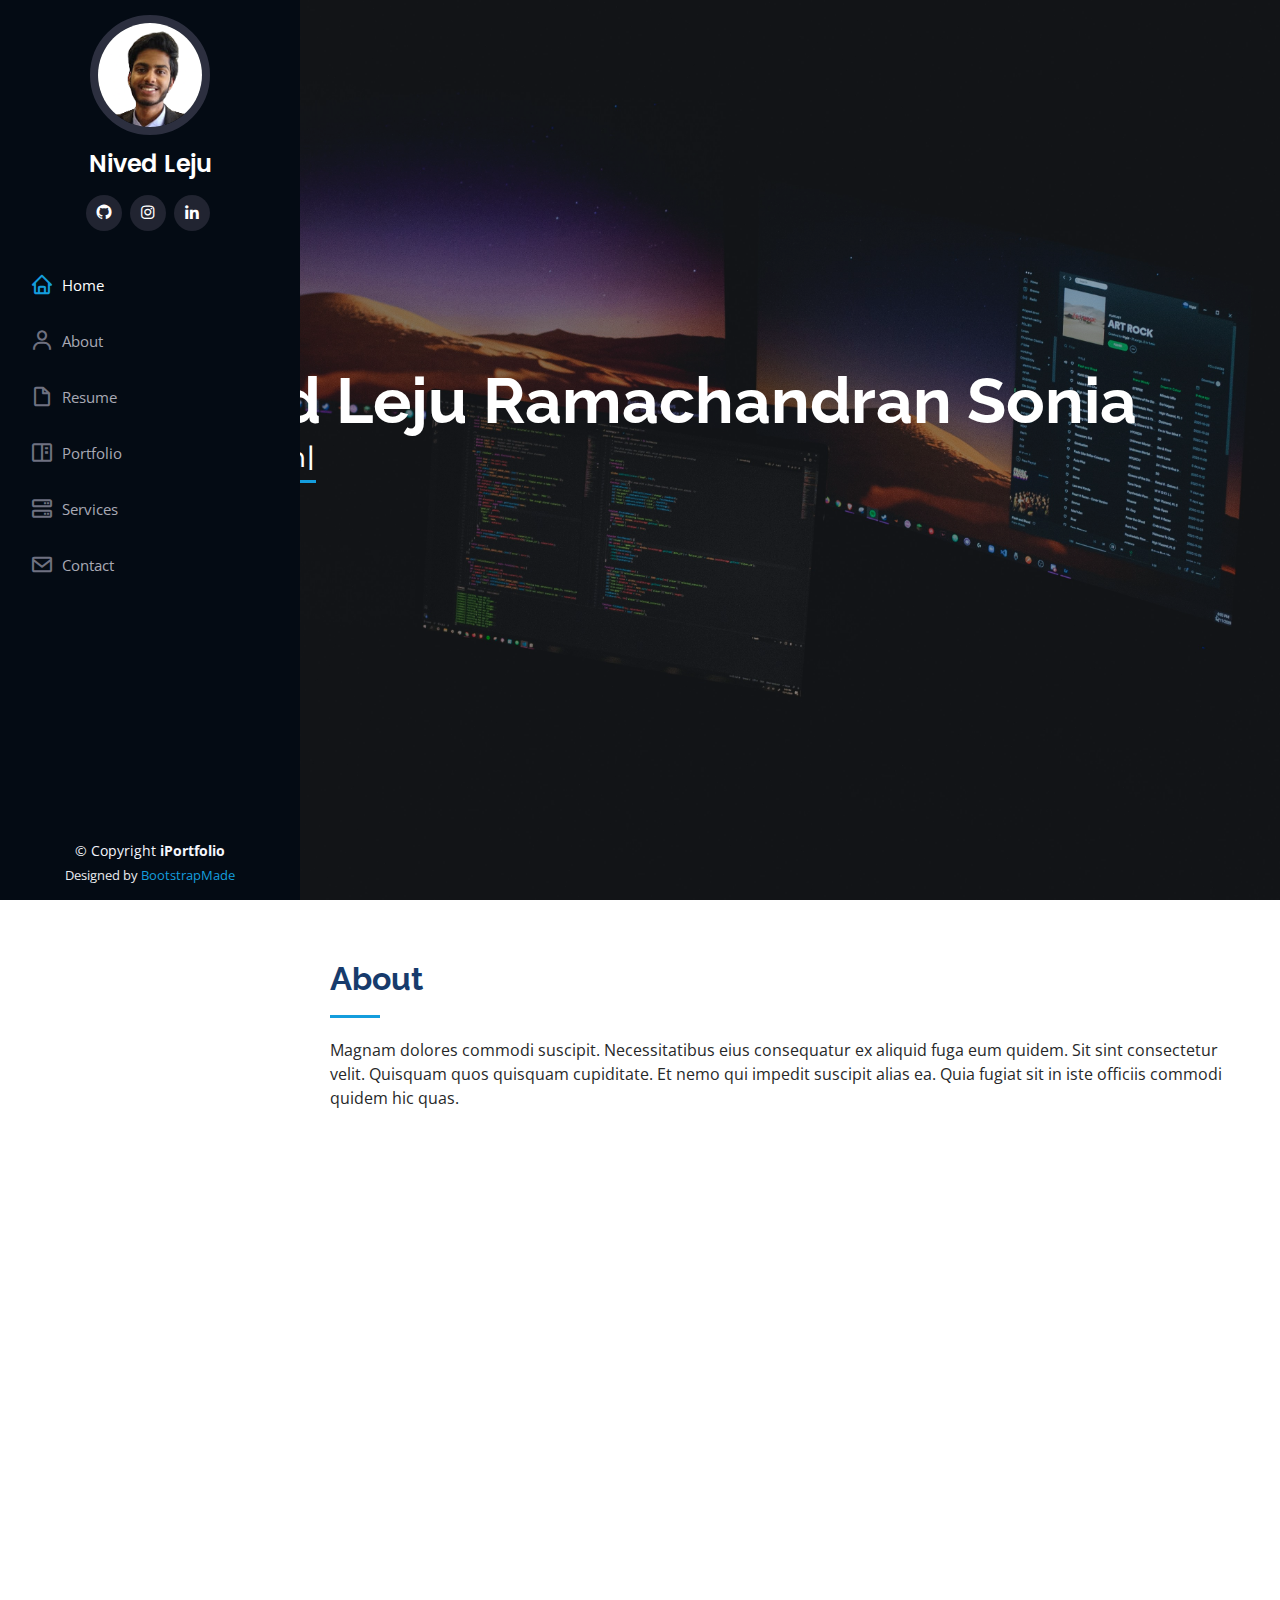
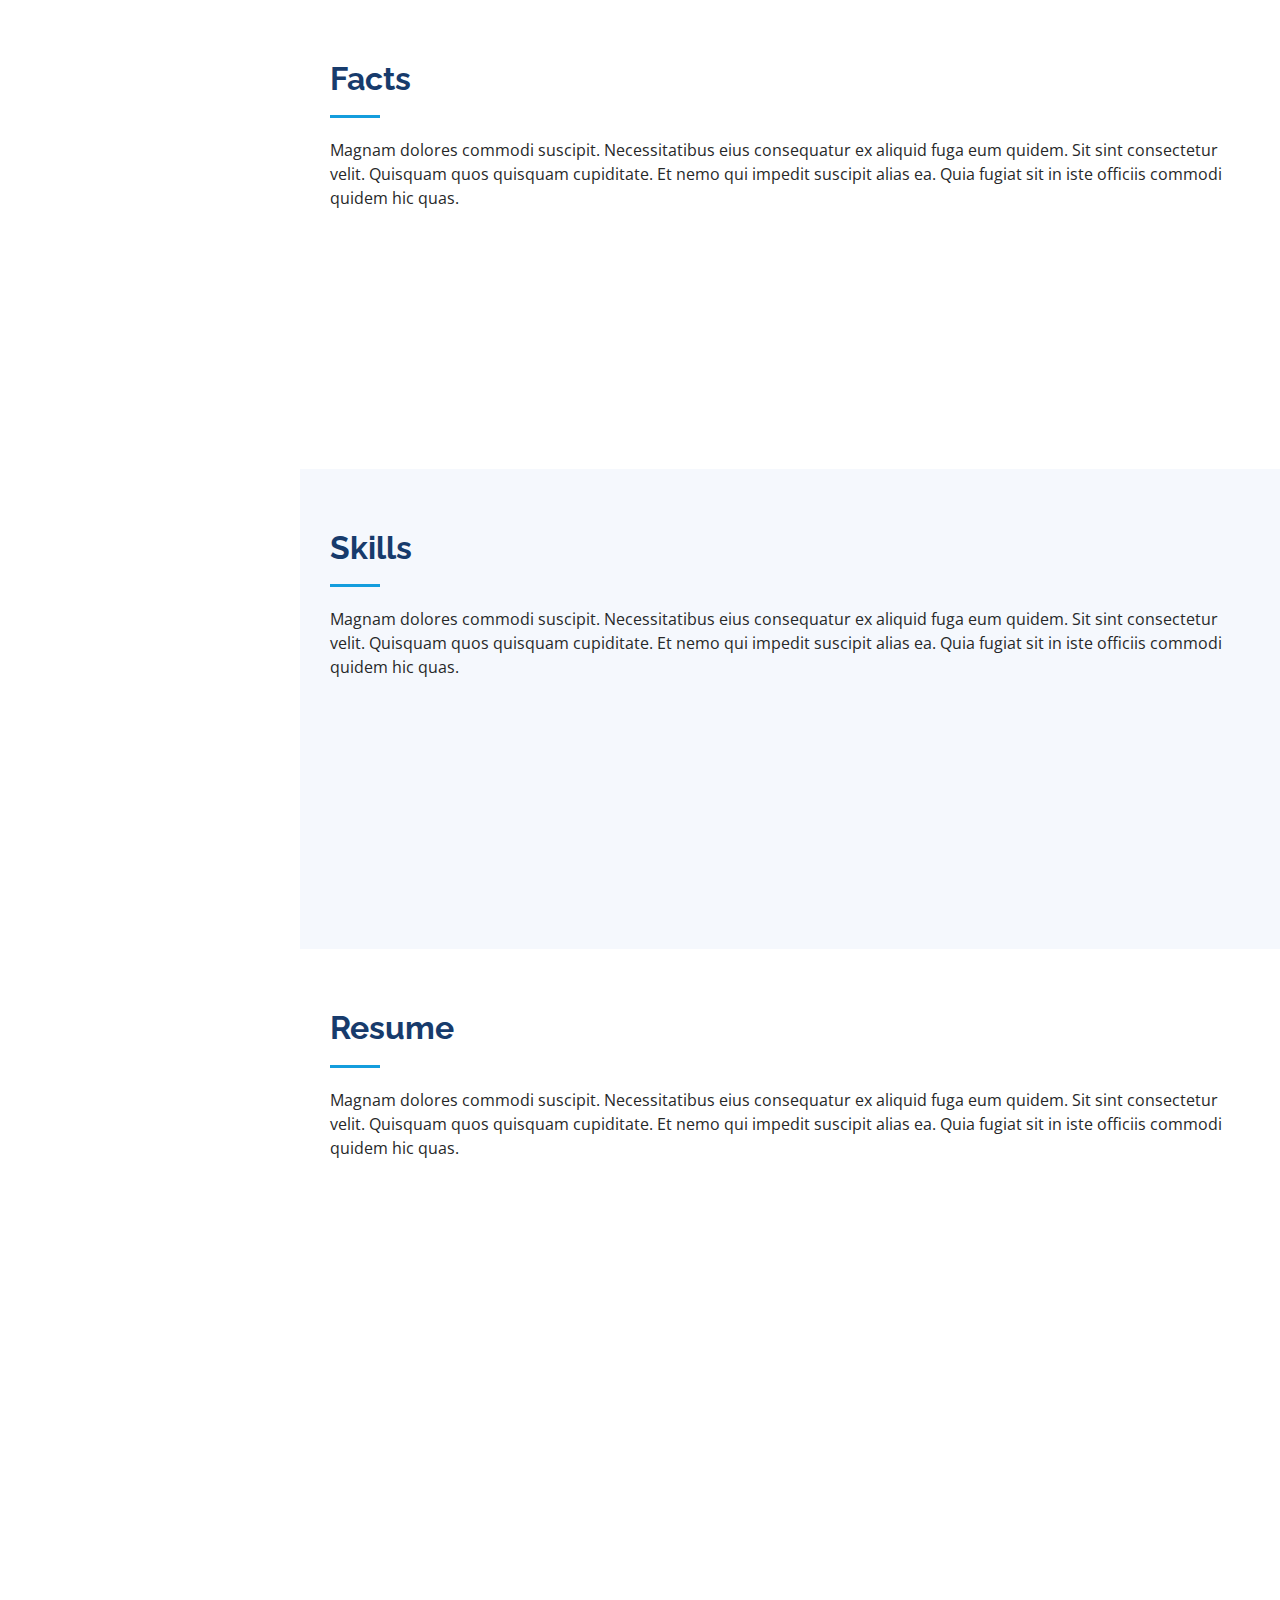
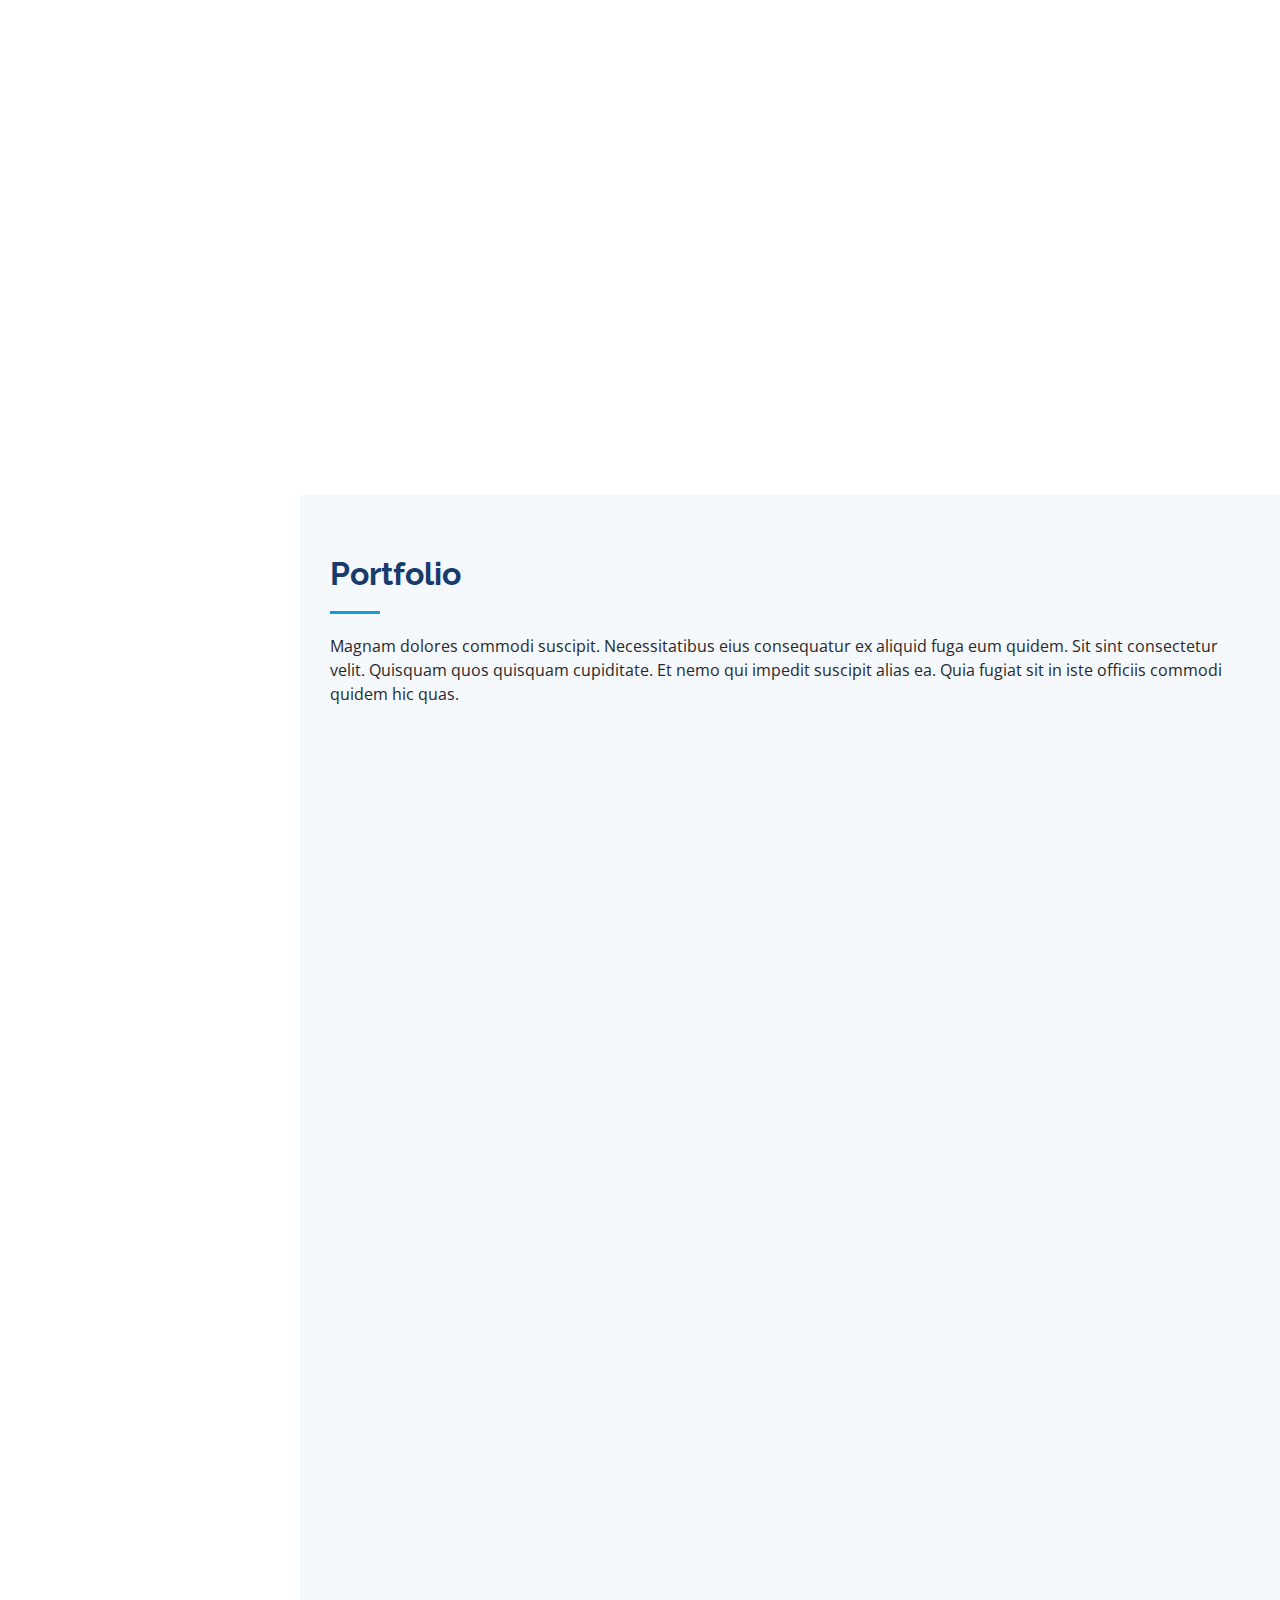
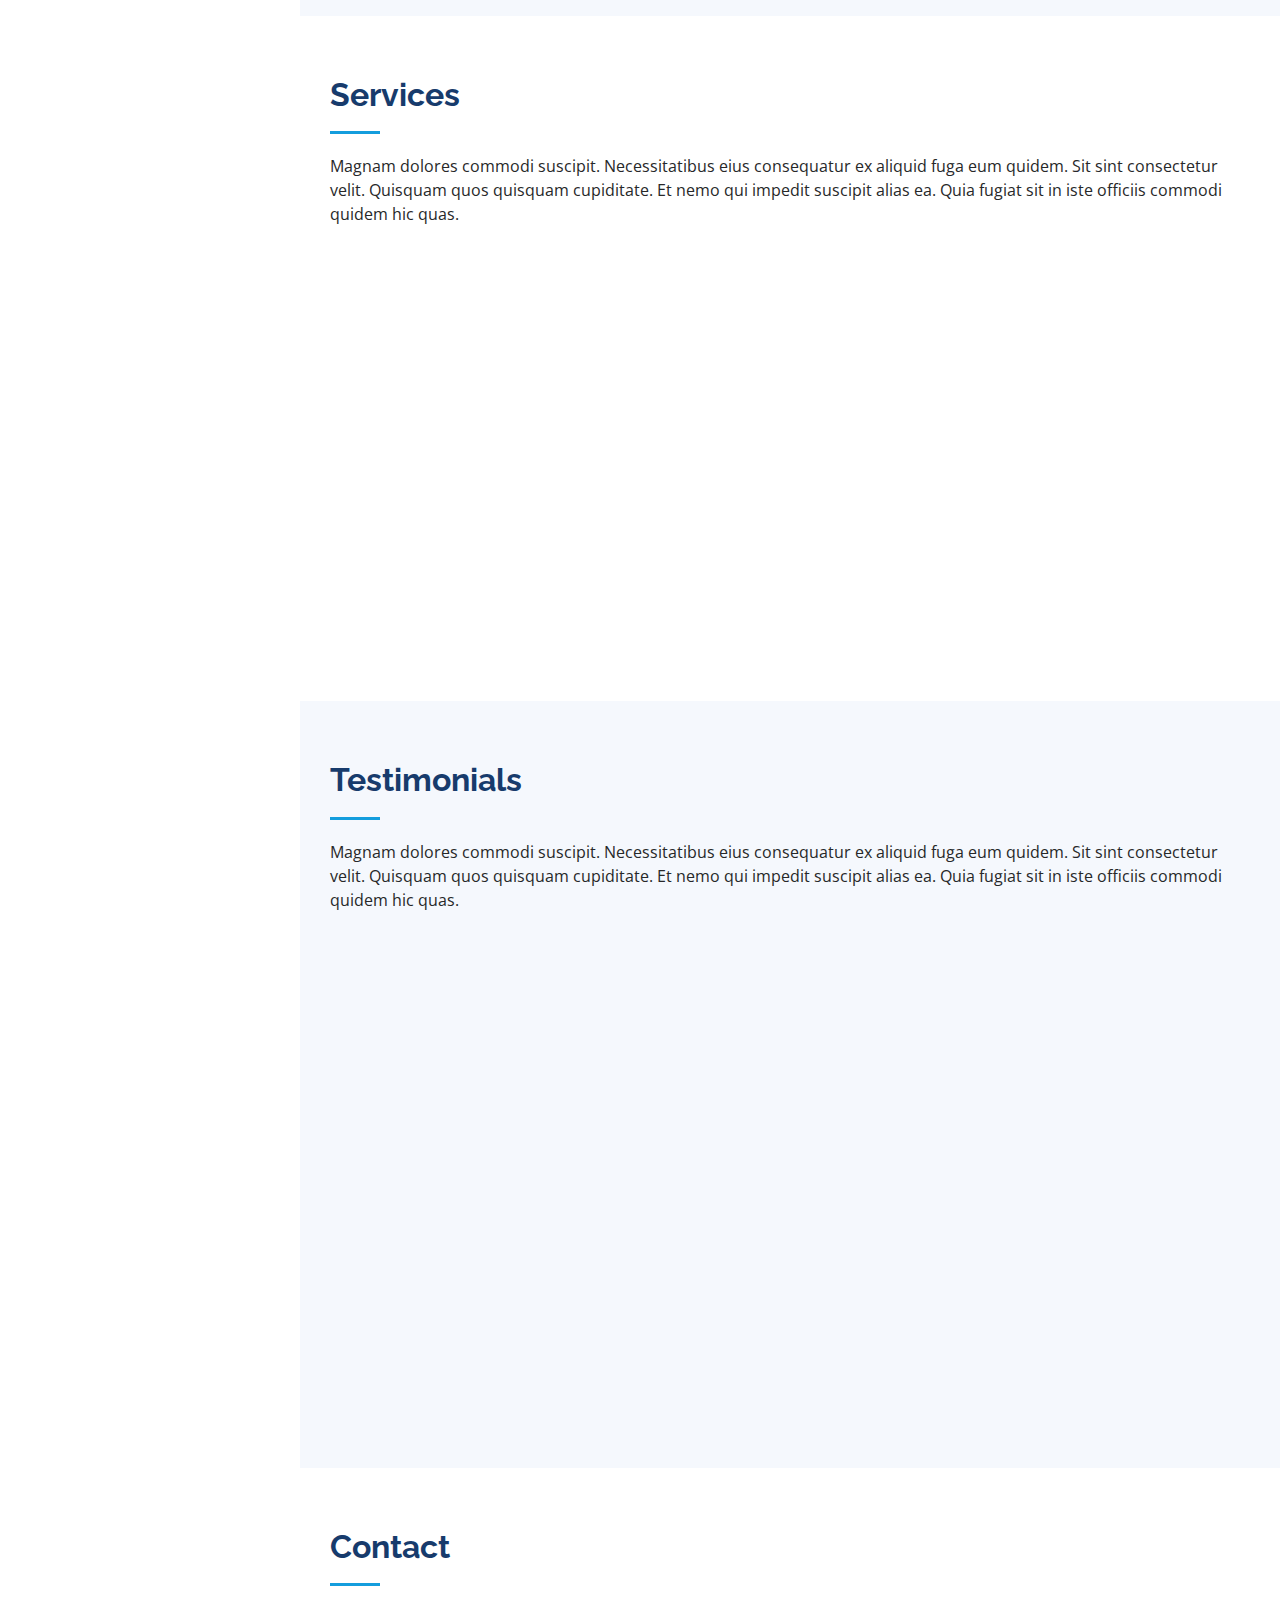
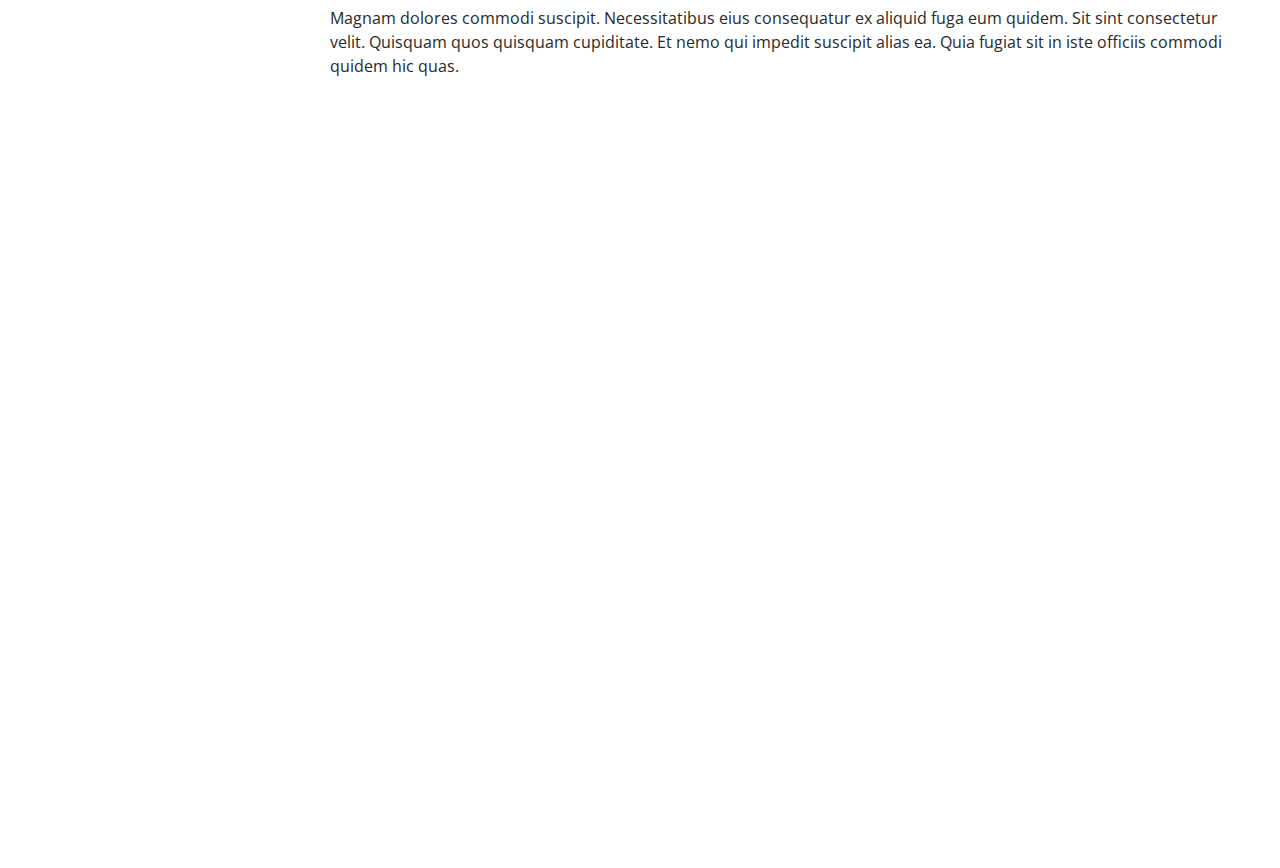
==== commit 8a76d16f: "Changes" ====
--- a/index.html
+++ b/index.html
@@ -46,13 +46,11 @@
     <div class="d-flex flex-column">
 
       <div class="profile">
-        <img src="assets/img/profile-img.jpg" alt="" class="img-fluid rounded-circle">
+        <img src="assets/img/profile-pic.png" alt="" class="img-fluid rounded-circle">
         <h1 class="text-light"><a href="index.html">Nived Leju</a></h1>
         <div class="social-links mt-3 text-center">
-          <a href="#" class="twitter"><i class="bx bxl-twitter"></i></a>
-          <a href="#" class="facebook"><i class="bx bxl-facebook"></i></a>
+          <a href="#" class="facebook"><i class="bx bxl-github"></i></a>
           <a href="#" class="instagram"><i class="bx bxl-instagram"></i></a>
-          <a href="#" class="google-plus"><i class="bx bxl-skype"></i></a>
           <a href="#" class="linkedin"><i class="bx bxl-linkedin"></i></a>
         </div>
       </div>
@@ -73,8 +71,8 @@
   <!-- ======= Hero Section ======= -->
   <section id="hero" class="d-flex flex-column justify-content-center align-items-center">
     <div class="hero-container" data-aos="fade-in">
-      <h1>Alex Smith</h1>
-      <p>I'm <span class="typed" data-typed-items="Designer, Developer, Freelancer, Photographer"></span></p>
+      <h1>Nived Leju Ramachandran Sonia</h1>
+      <p>I'm a <span class="typed" data-typed-items="Designer, Developer, Freelancer, Gamer"></span></p>
     </div>
   </section><!-- End Hero -->
 
@@ -91,7 +89,7 @@
 
         <div class="row">
           <div class="col-lg-4" data-aos="fade-right">
-            <img src="assets/img/profile-img.jpg" class="img-fluid" alt="">
+            <img src="assets/img/profile-pic.png" class="img-fluid" alt="">
           </div>
           <div class="col-lg-8 pt-4 pt-lg-0 content" data-aos="fade-left">
             <h3>UI/UX Designer &amp; Web Developer.</h3>
--- a/assets/css/style.css
+++ b/assets/css/style.css
@@ -241,7 +241,7 @@
 #hero {
   width: 100%;
   height: 100vh;
-  background: url("../img/hero-bg.jpg") top center;
+  background: url("../img/wallpaper.jpg") top center;
   background-size: cover;
 }
 
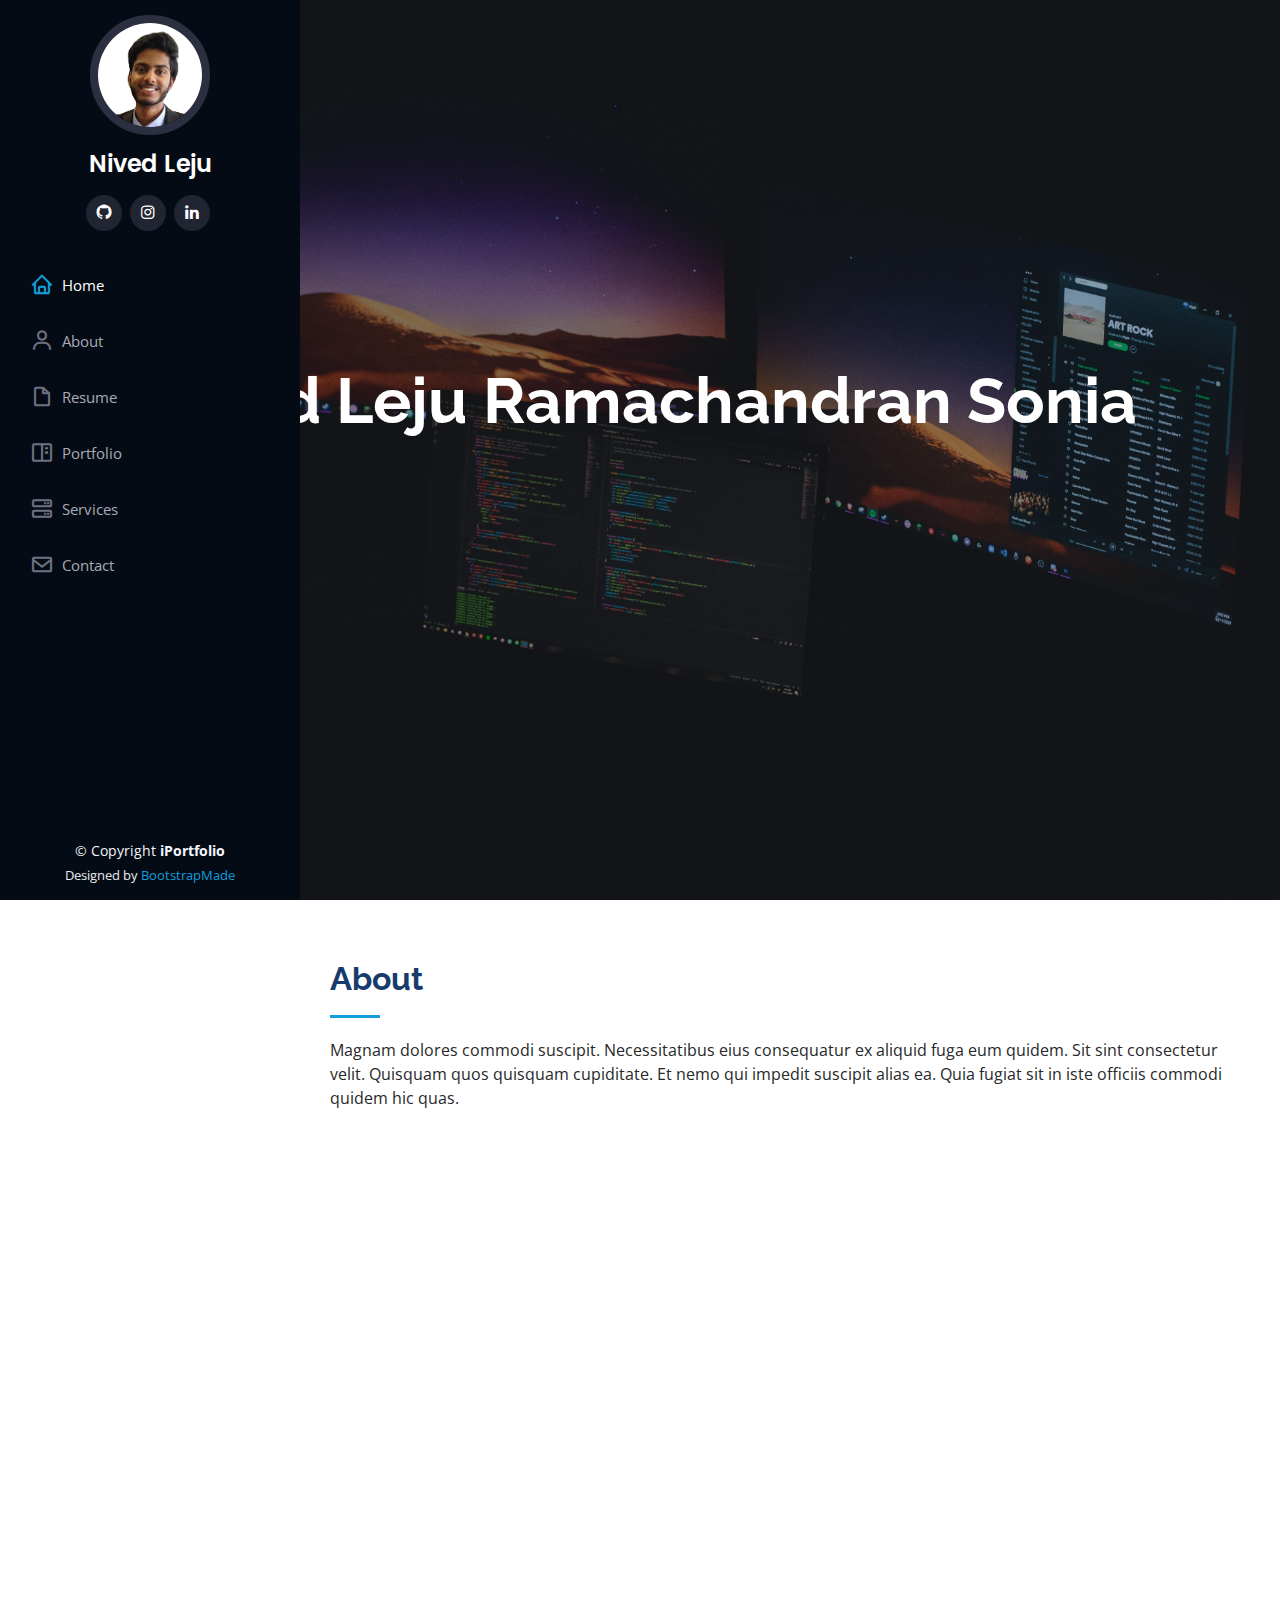
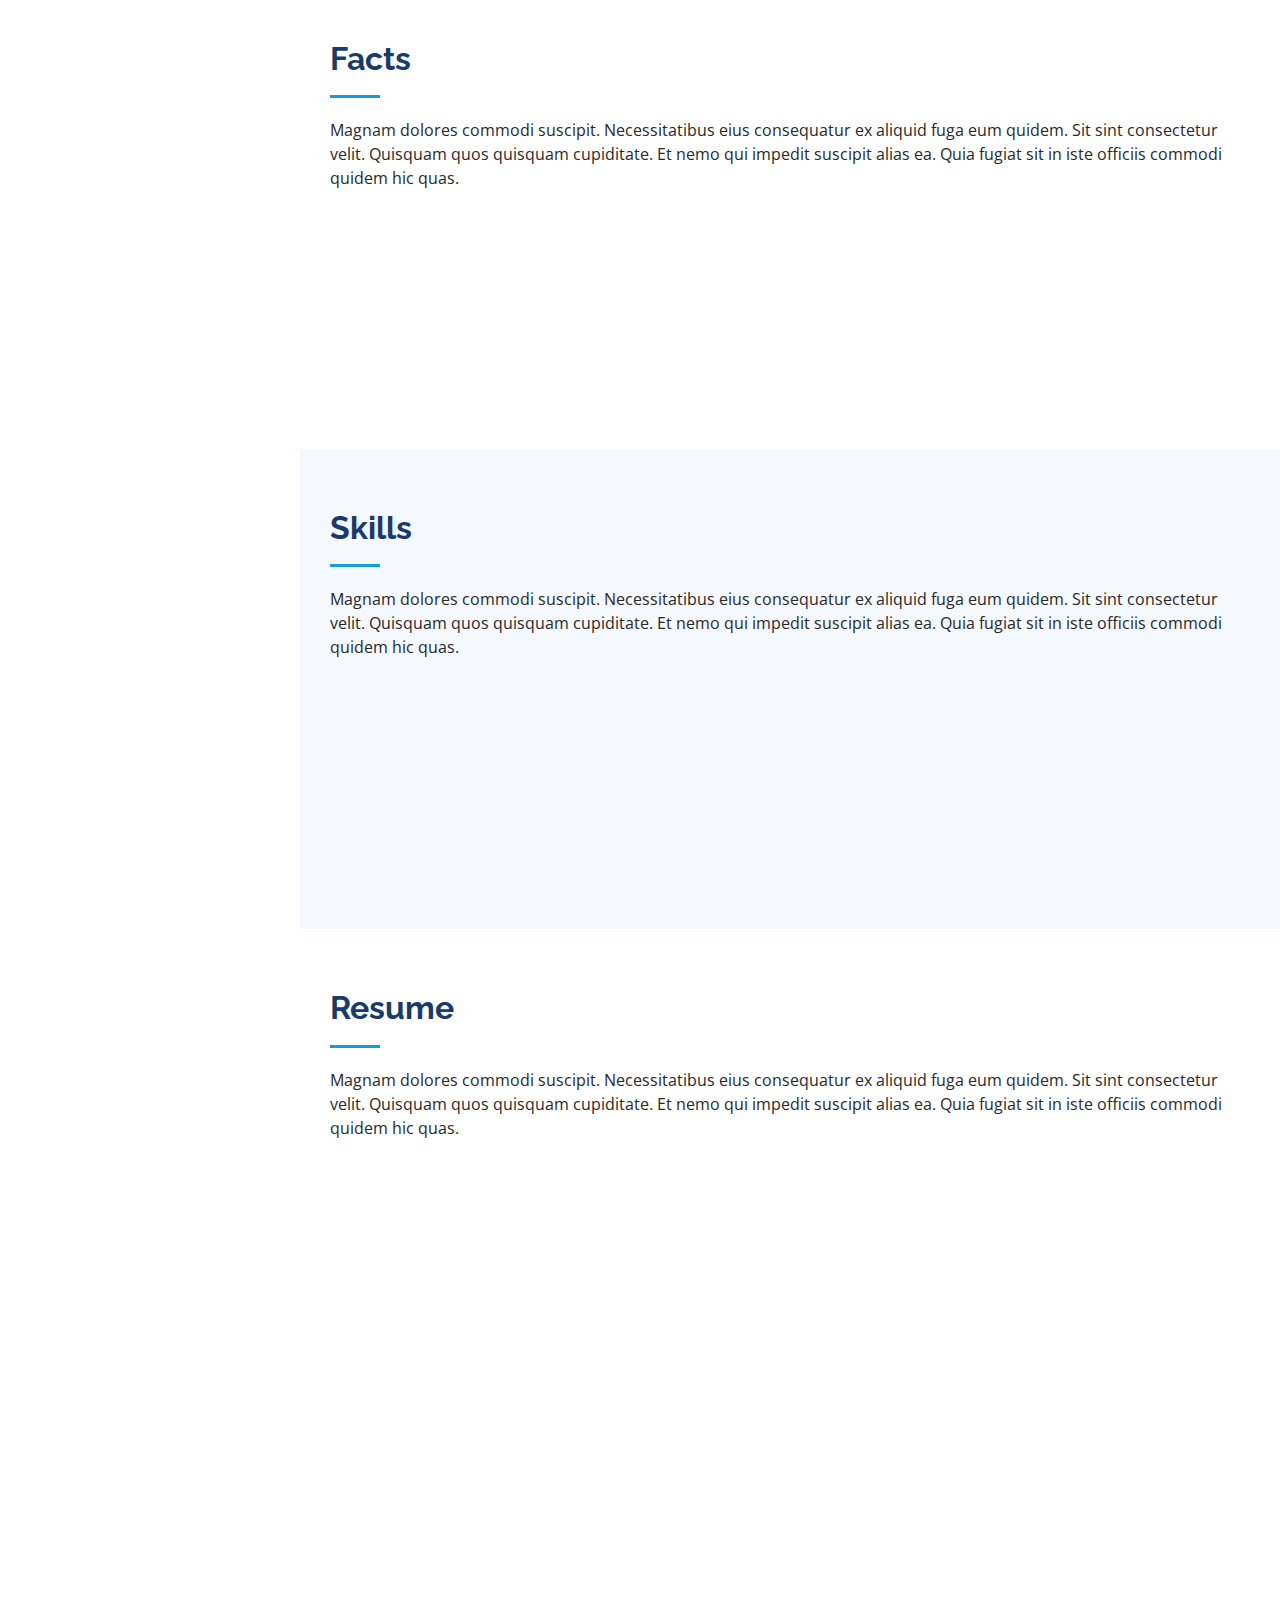
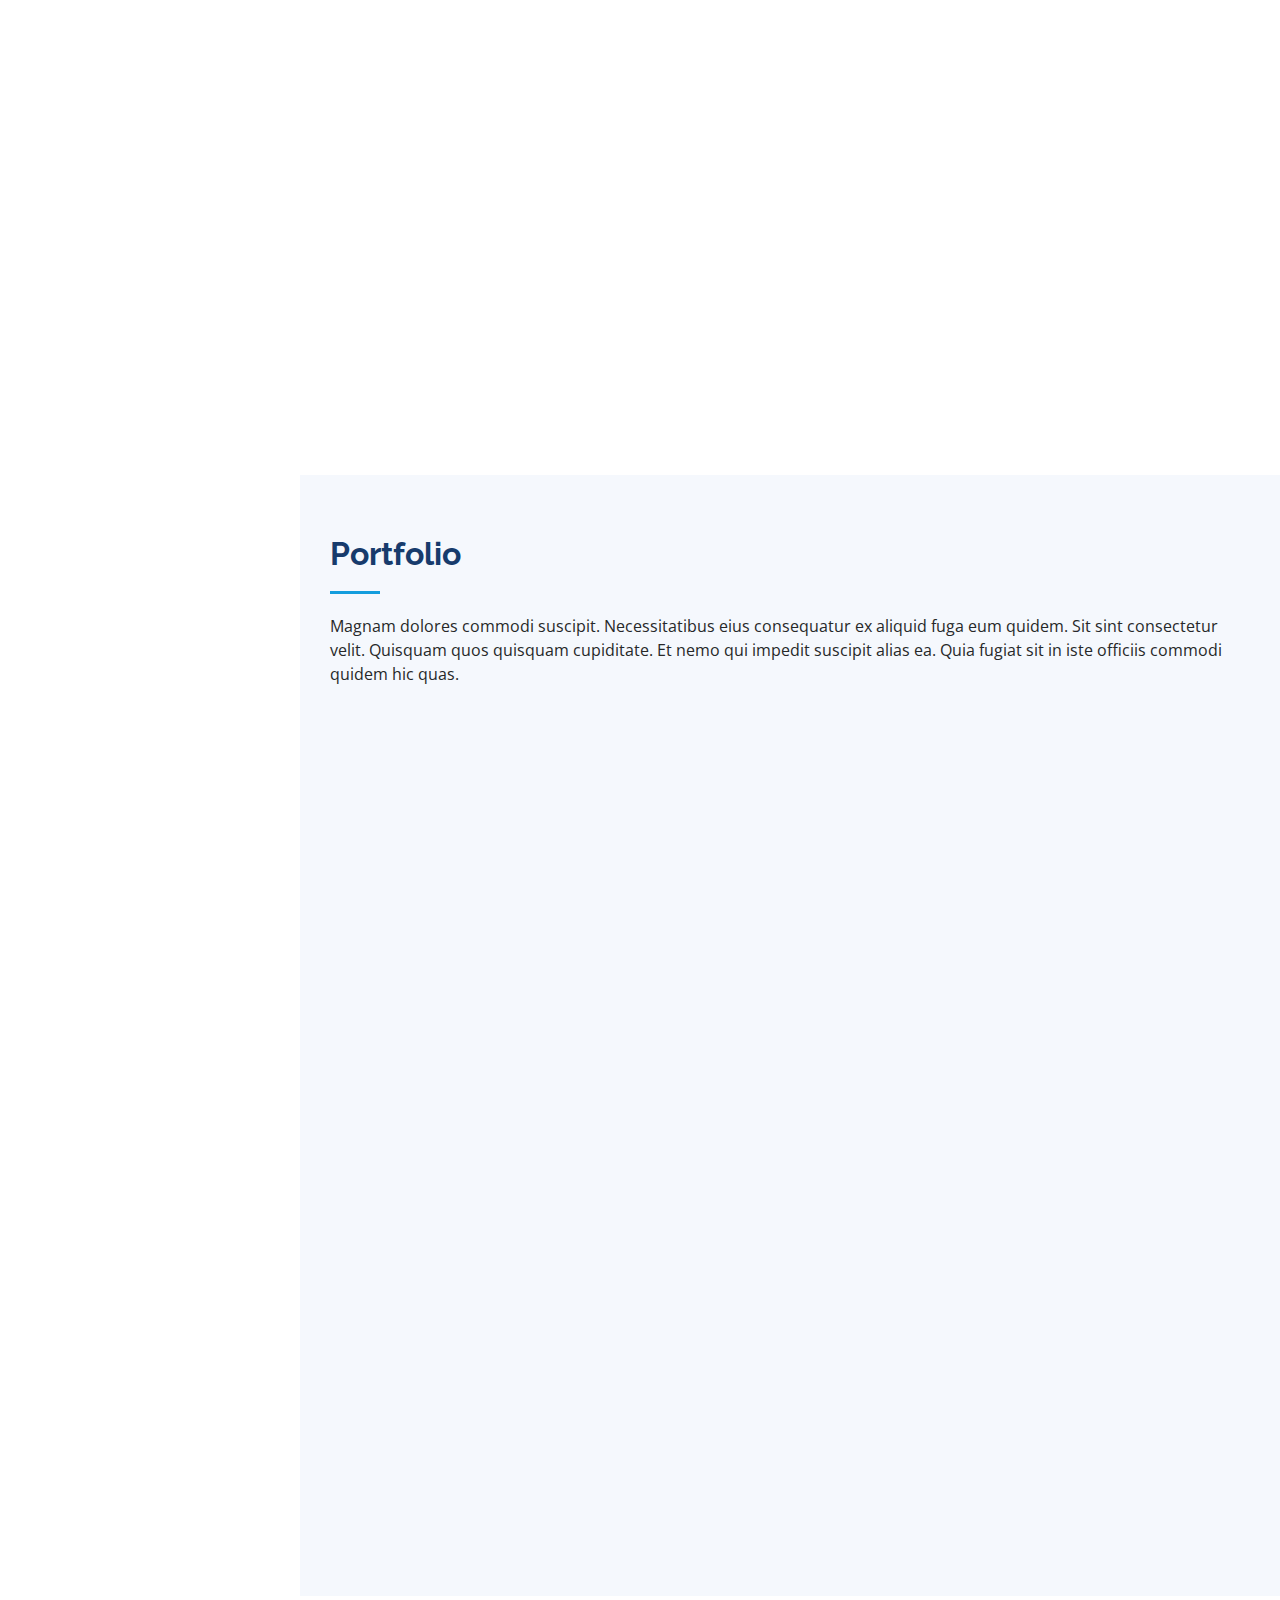
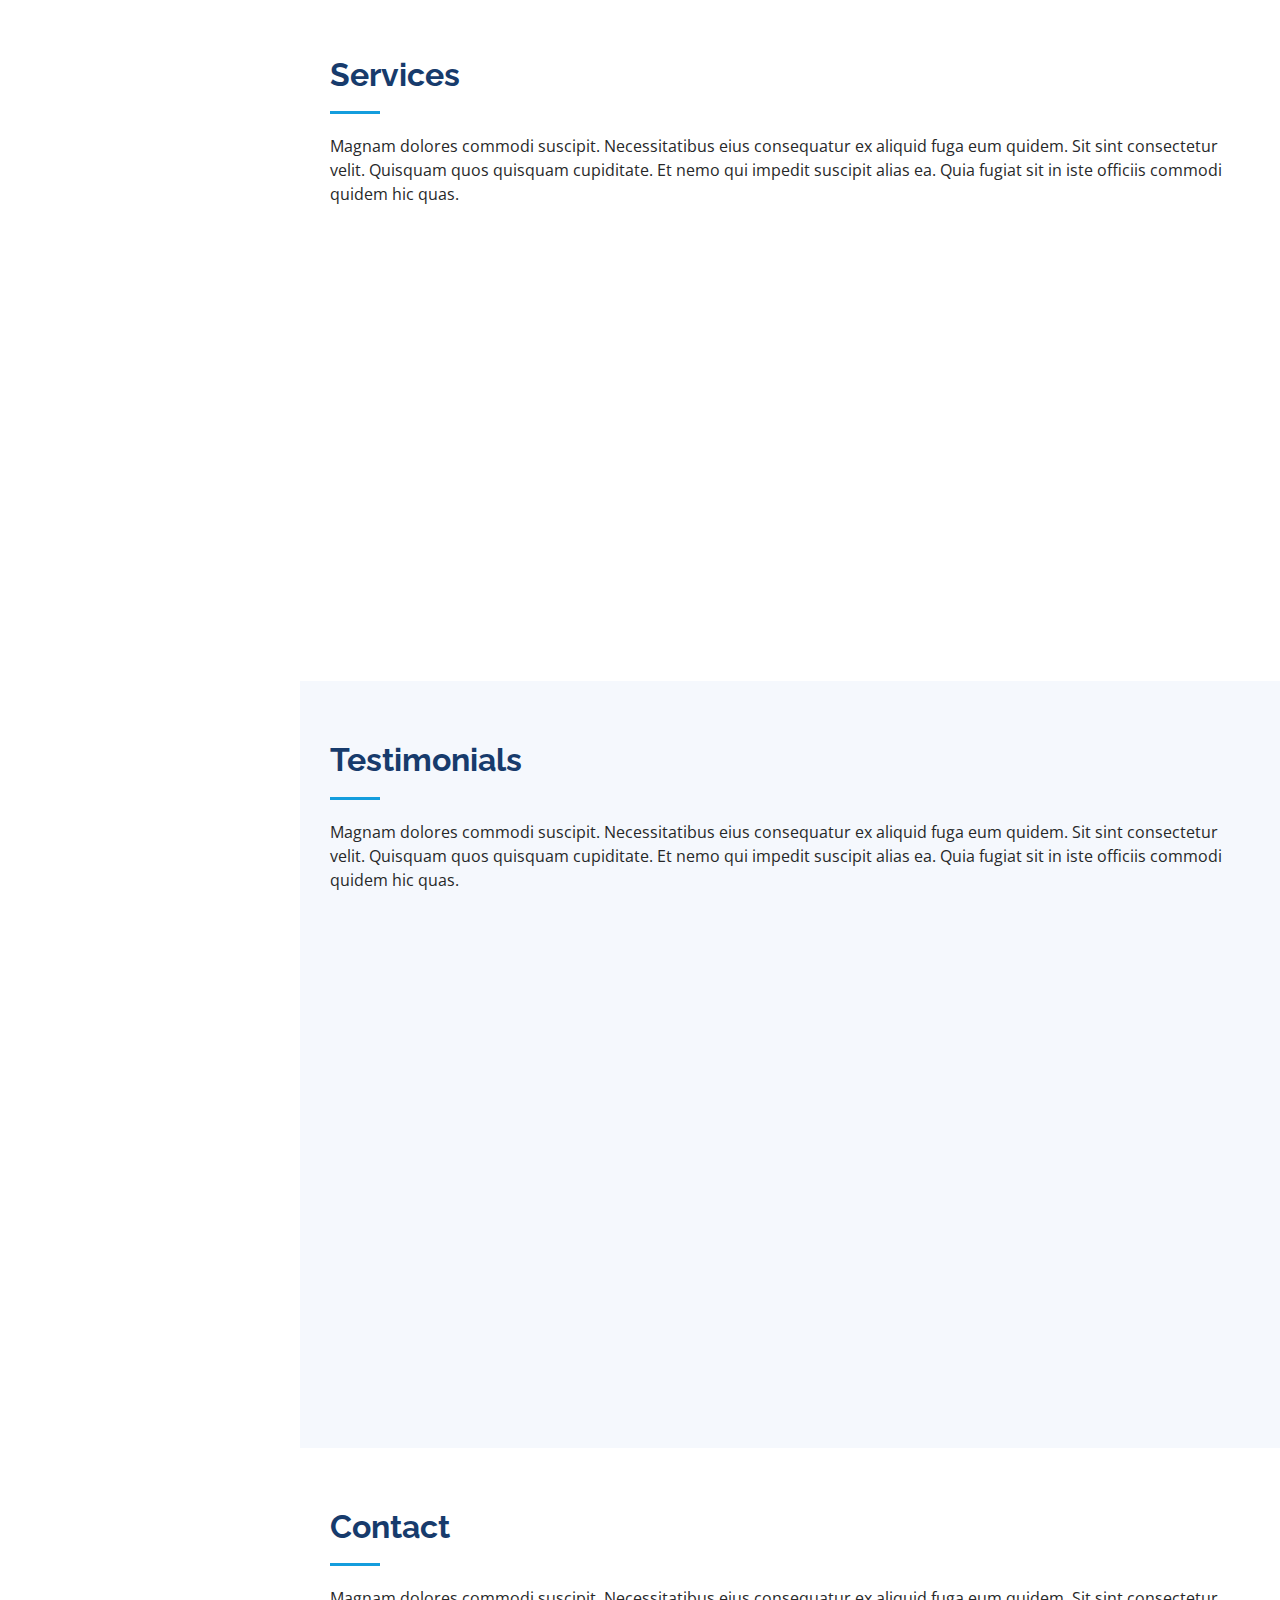
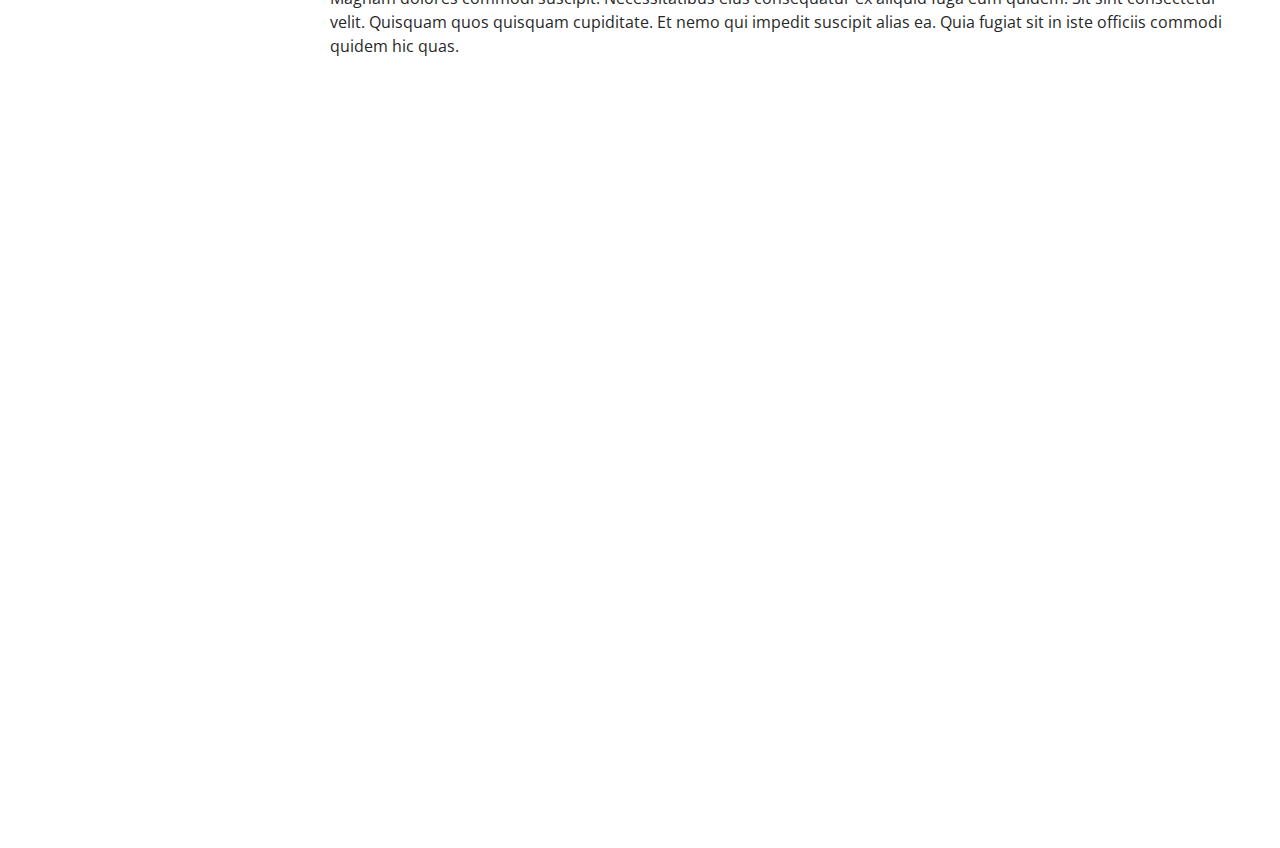
==== commit 1f67e375: "Updated info" ====
--- a/index.html
+++ b/index.html
@@ -100,18 +100,16 @@
             <div class="row">
               <div class="col-lg-6">
                 <ul>
-                  <li><i class="bi bi-chevron-right"></i> <strong>Birthday:</strong> <span>1 May 1995</span></li>
-                  <li><i class="bi bi-chevron-right"></i> <strong>Website:</strong> <span>www.example.com</span></li>
-                  <li><i class="bi bi-chevron-right"></i> <strong>Phone:</strong> <span>+123 456 7890</span></li>
-                  <li><i class="bi bi-chevron-right"></i> <strong>City:</strong> <span>New York, USA</span></li>
+                  <li><i class="bi bi-chevron-right"></i> <strong>Birthday:</strong> <span>8 Jan 2002</span></li>
+                  <li><i class="bi bi-chevron-right"></i> <strong>Phone:</strong> <span>+647 687 2182</span></li>
+                  <li><i class="bi bi-chevron-right"></i> <strong>City:</strong> <span>Ajax, ON</span></li>
                 </ul>
               </div>
               <div class="col-lg-6">
                 <ul>
-                  <li><i class="bi bi-chevron-right"></i> <strong>Age:</strong> <span>30</span></li>
-                  <li><i class="bi bi-chevron-right"></i> <strong>Degree:</strong> <span>Master</span></li>
-                  <li><i class="bi bi-chevron-right"></i> <strong>PhEmailone:</strong> <span>email@example.com</span></li>
-                  <li><i class="bi bi-chevron-right"></i> <strong>Freelance:</strong> <span>Available</span></li>
+                  <li><i class="bi bi-chevron-right"></i> <strong>Age:</strong> <span>22</span></li>
+                  <li><i class="bi bi-chevron-right"></i> <strong>Degree:</strong> <span>Undergrad in Software Engineering</span></li>
+                  <li><i class="bi bi-chevron-right"></i> <strong>Email:</strong> <span>nivedleju@outlook.com</span></li>
                 </ul>
               </div>
             </div>
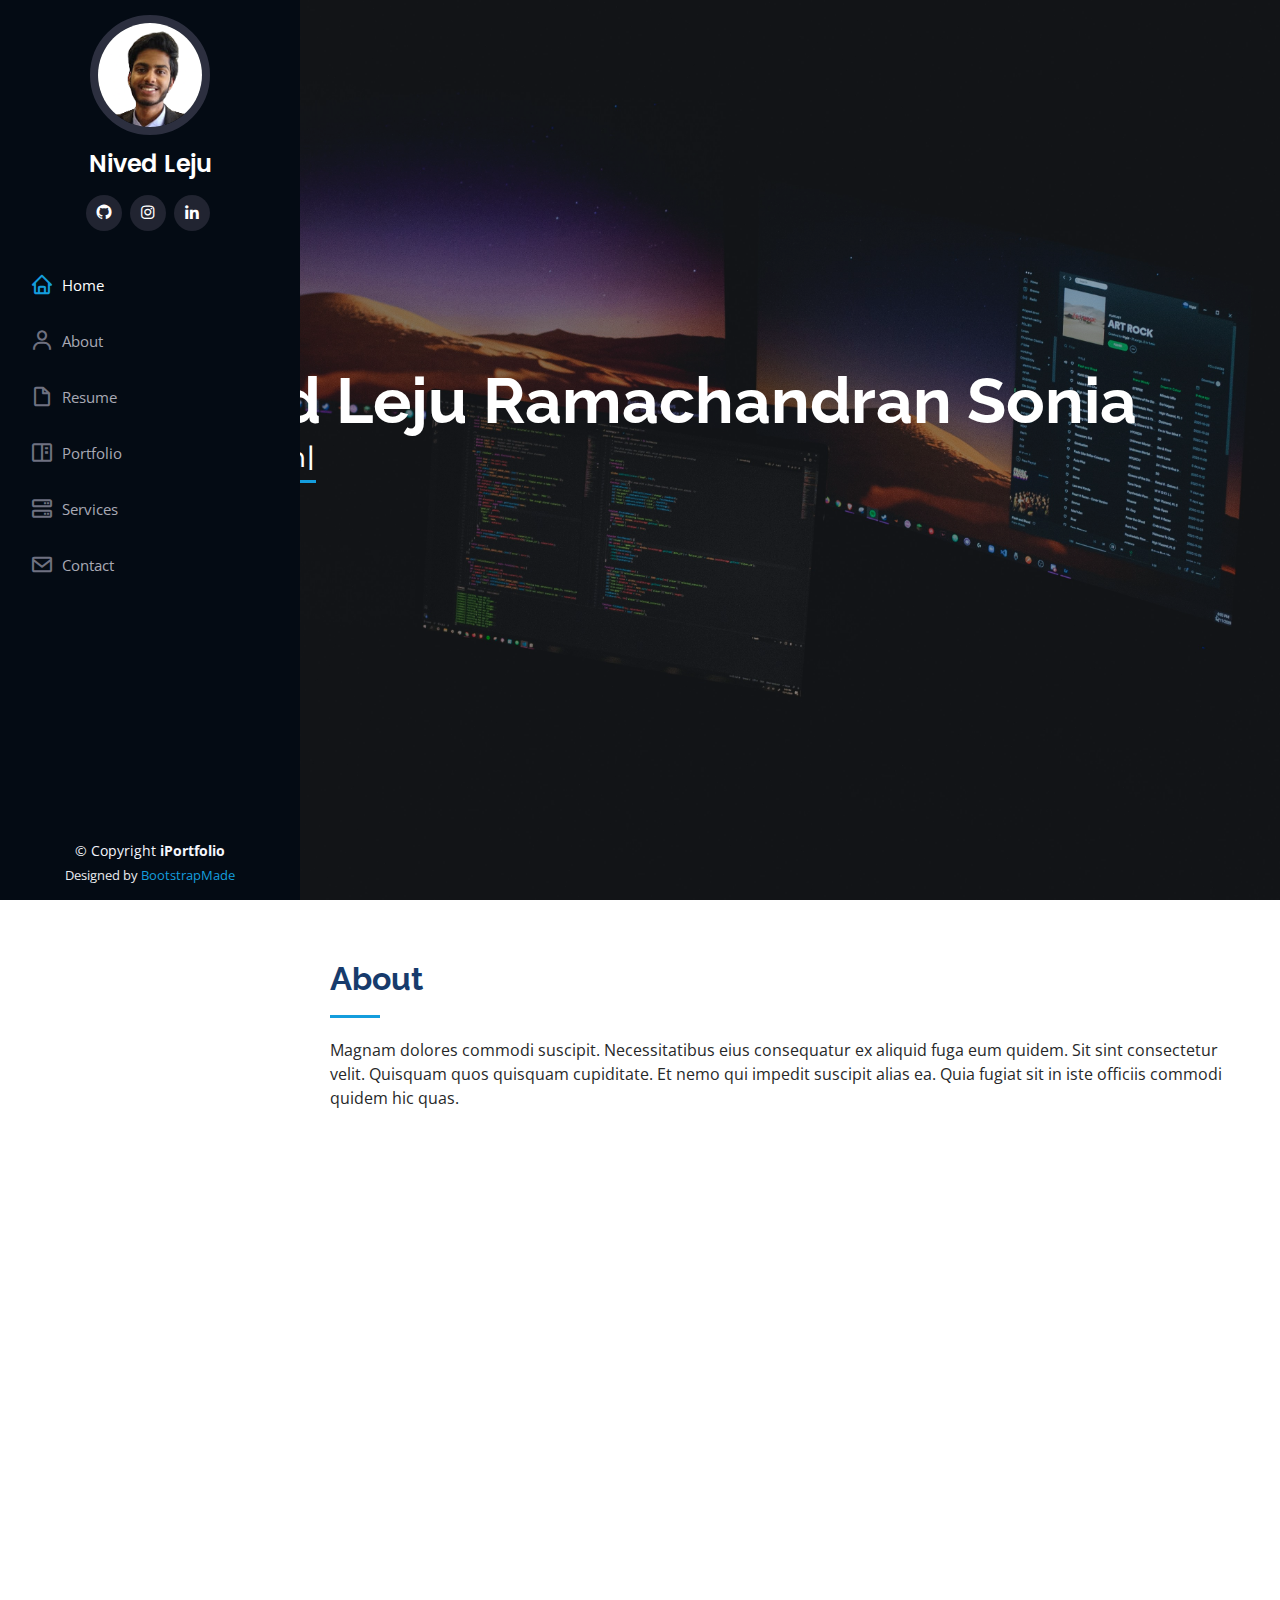
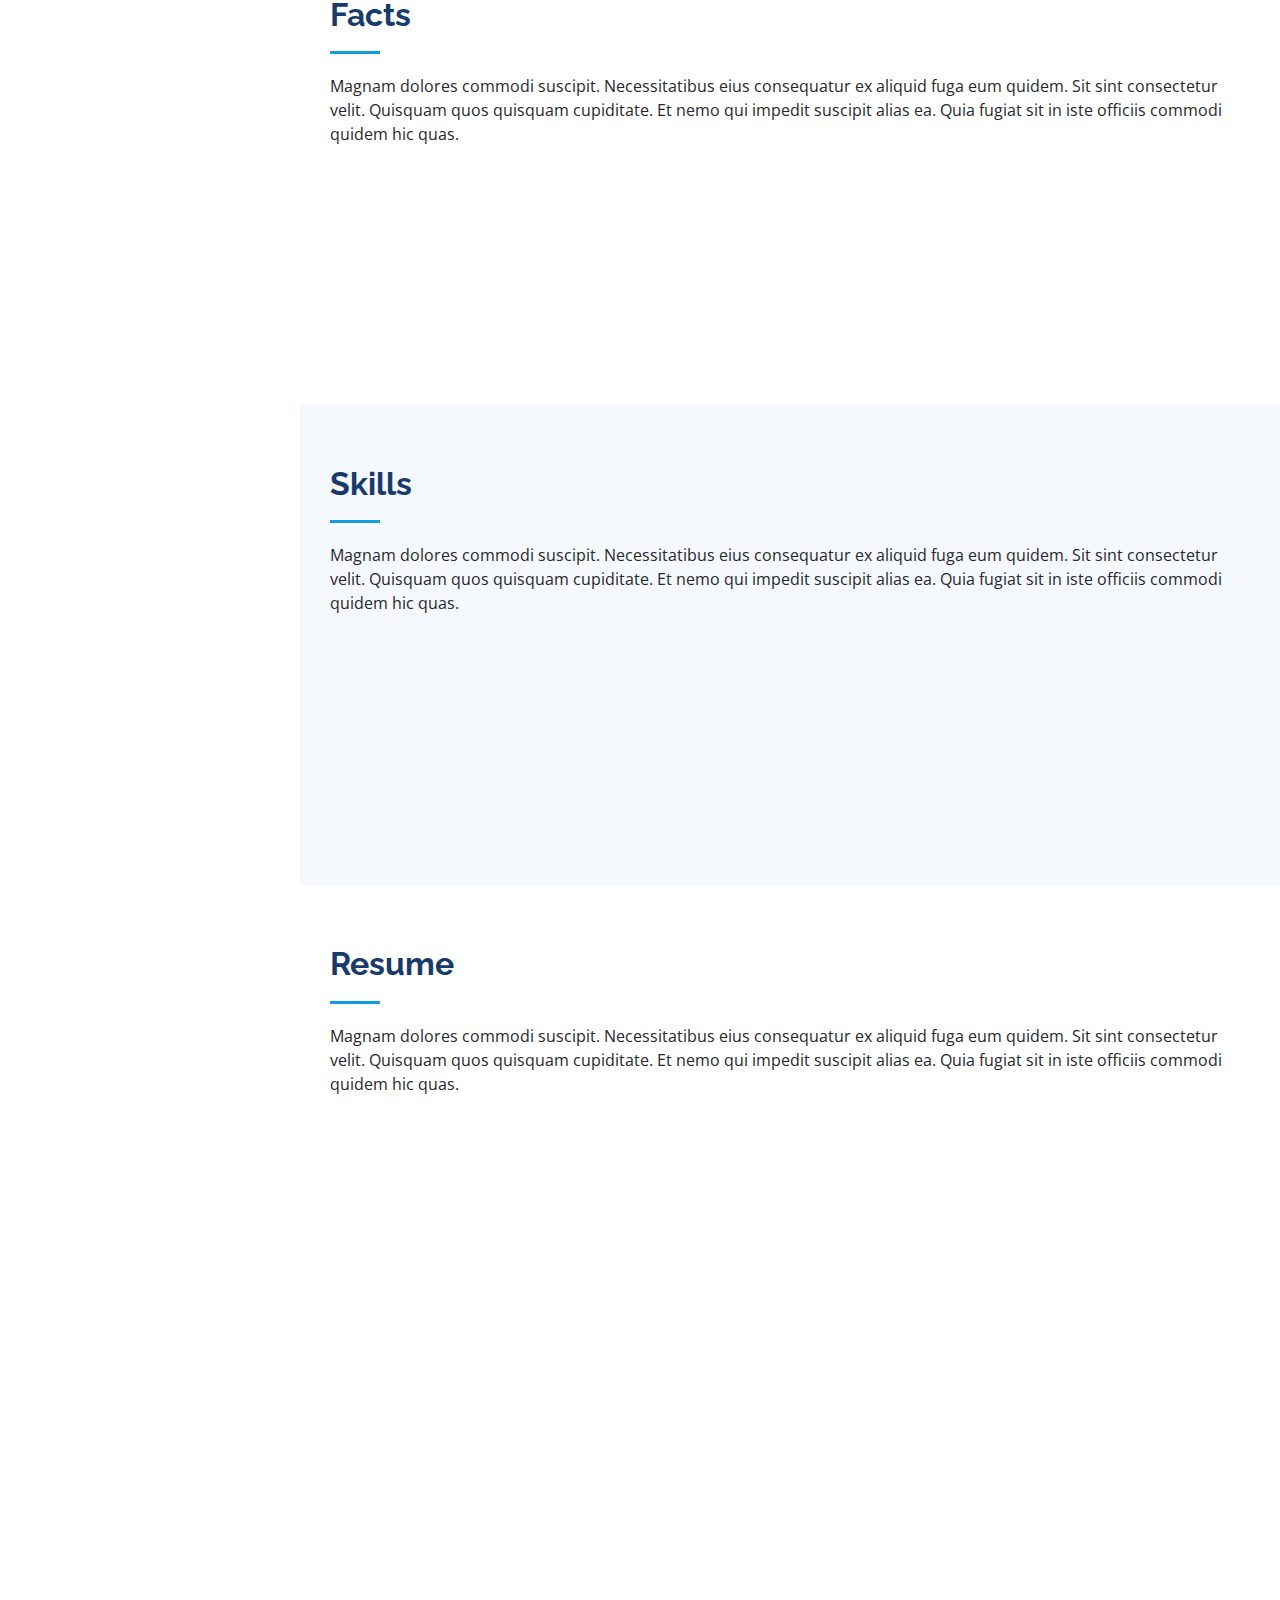
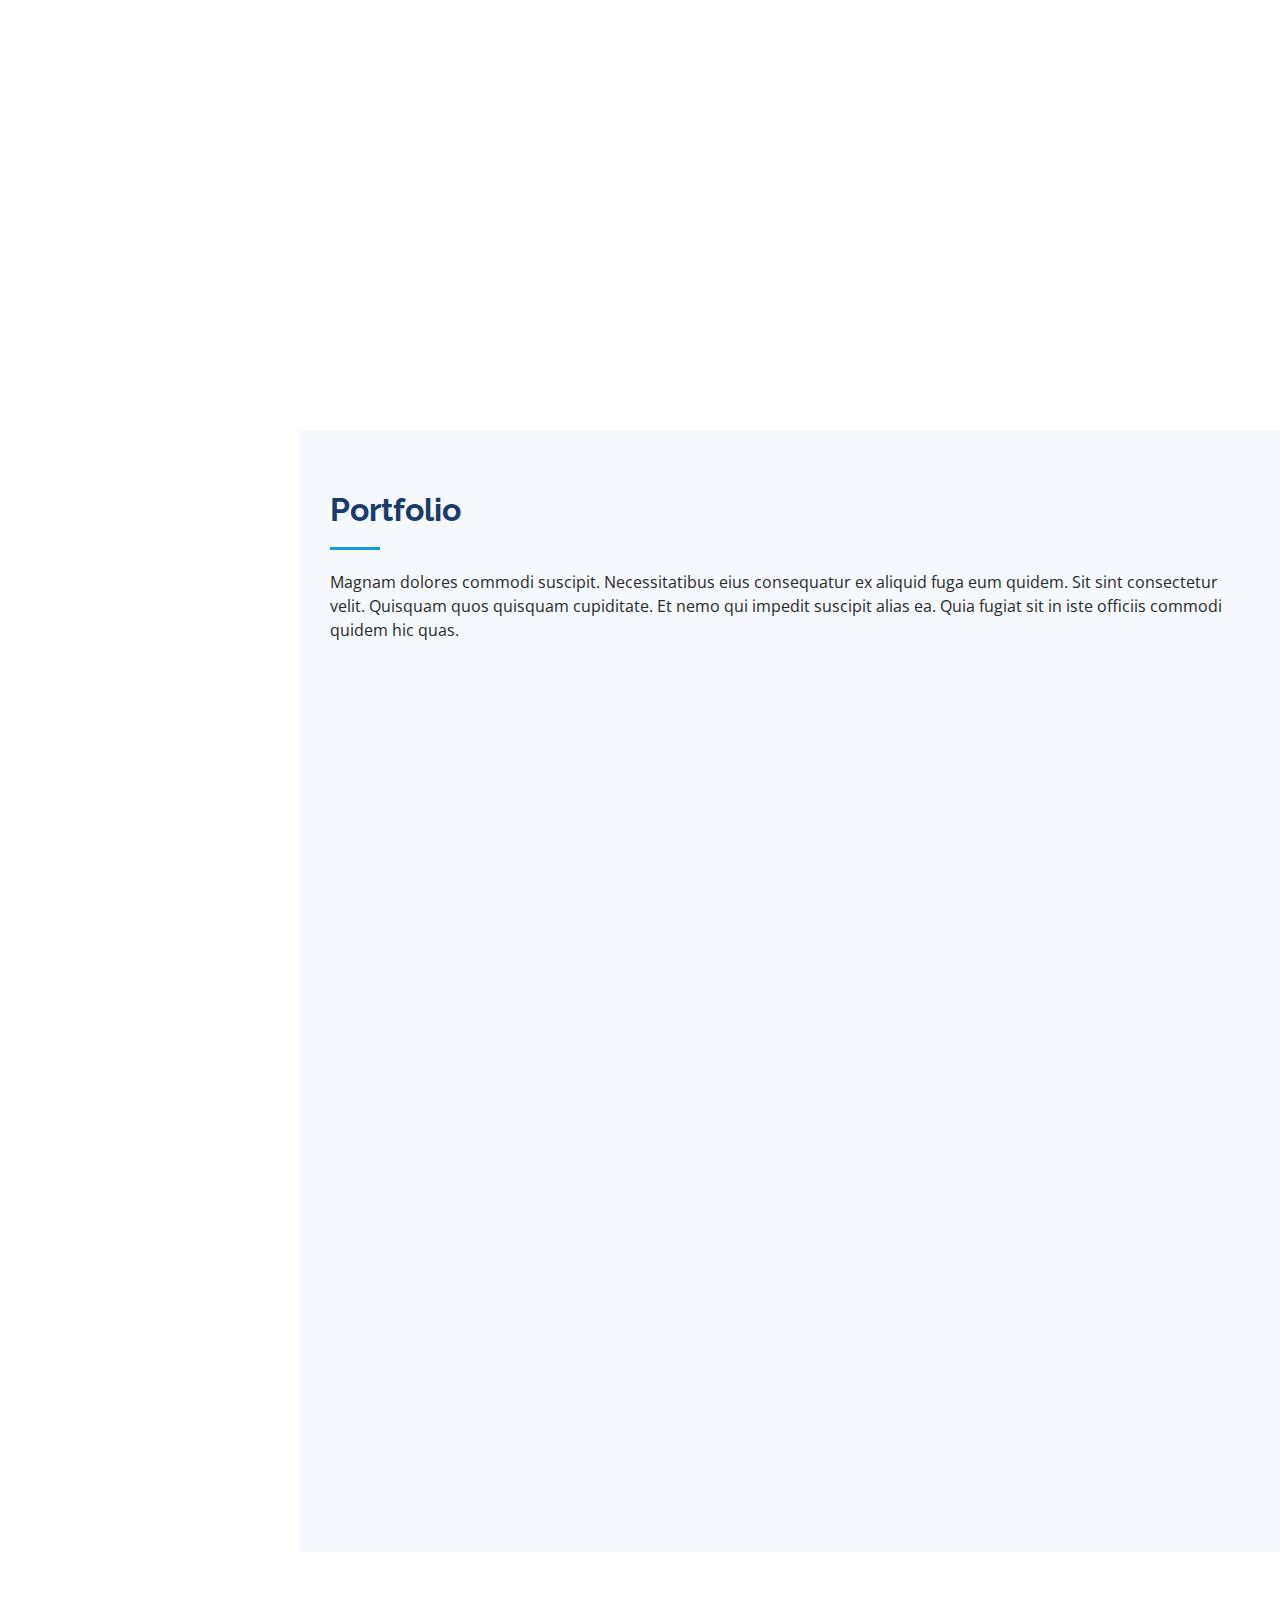
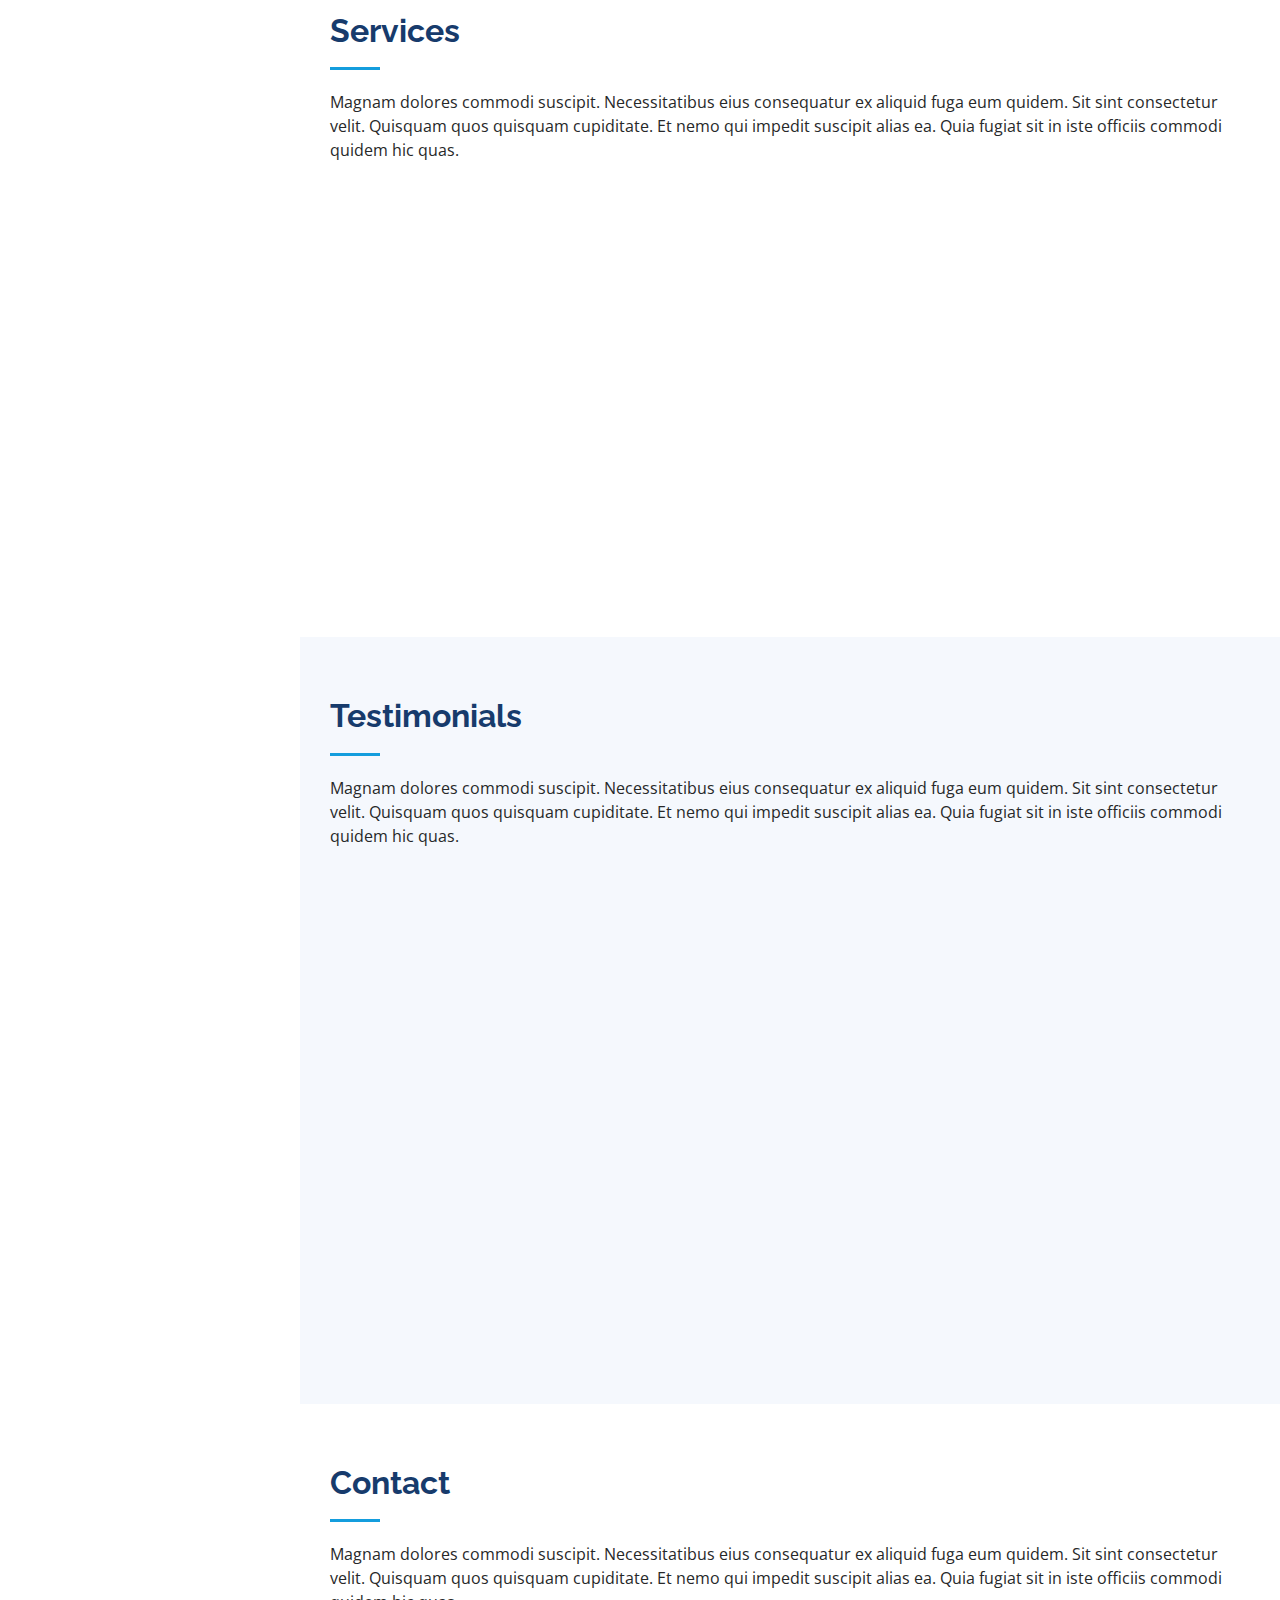
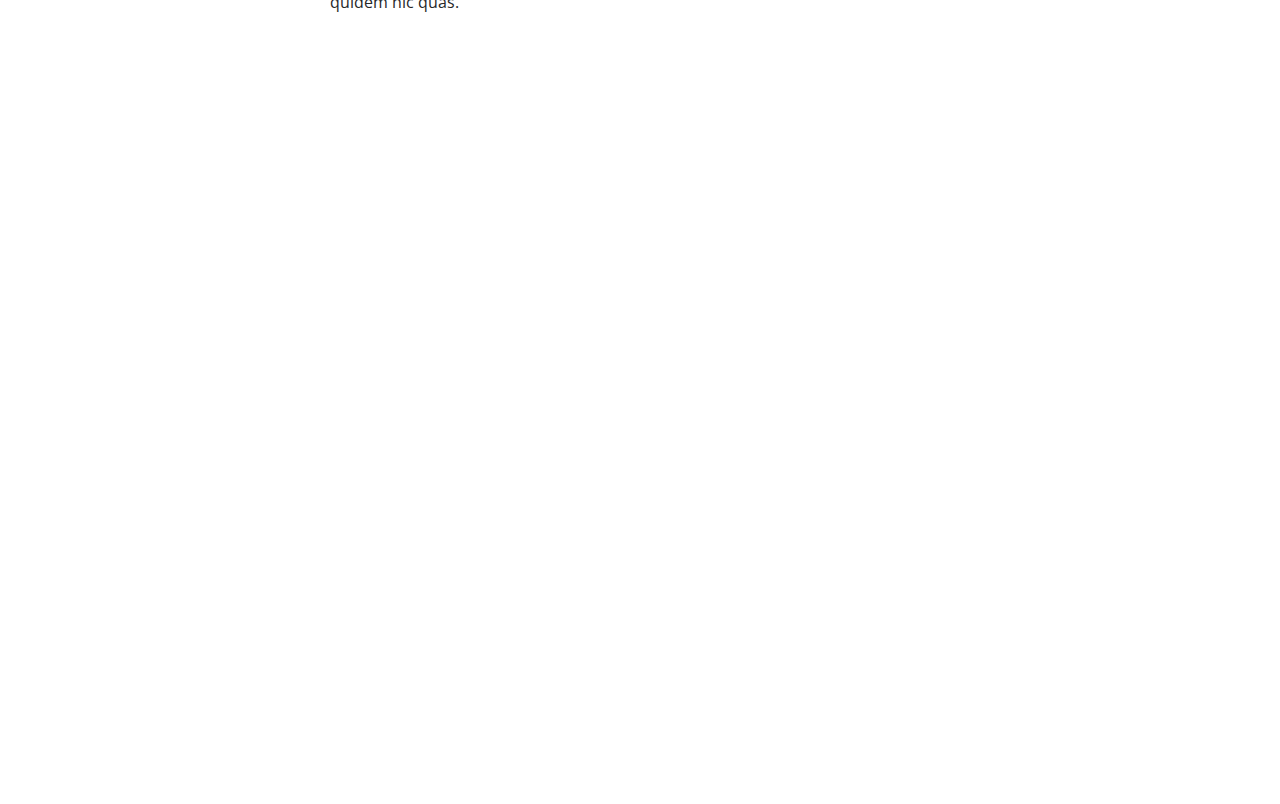
==== commit e3059389: "Updates to Info" ====
--- a/index.html
+++ b/index.html
@@ -100,16 +100,14 @@
             <div class="row">
               <div class="col-lg-6">
                 <ul>
-                  <li><i class="bi bi-chevron-right"></i> <strong>Birthday:</strong> <span>8 Jan 2002</span></li>
-                  <li><i class="bi bi-chevron-right"></i> <strong>Phone:</strong> <span>+647 687 2182</span></li>
-                  <li><i class="bi bi-chevron-right"></i> <strong>City:</strong> <span>Ajax, ON</span></li>
+                  <li><i class="bi bi-chevron-right"></i> <strong>Email:</strong> <span>nivedleju@outlook.com</span></li>
+                  <li><i class="bi bi-chevron-right"></i> <strong>City:</strong> <span>Ajax, ON</span></li>              
                 </ul>
               </div>
               <div class="col-lg-6">
                 <ul>
                   <li><i class="bi bi-chevron-right"></i> <strong>Age:</strong> <span>22</span></li>
                   <li><i class="bi bi-chevron-right"></i> <strong>Degree:</strong> <span>Undergrad in Software Engineering</span></li>
-                  <li><i class="bi bi-chevron-right"></i> <strong>Email:</strong> <span>nivedleju@outlook.com</span></li>
                 </ul>
               </div>
             </div>
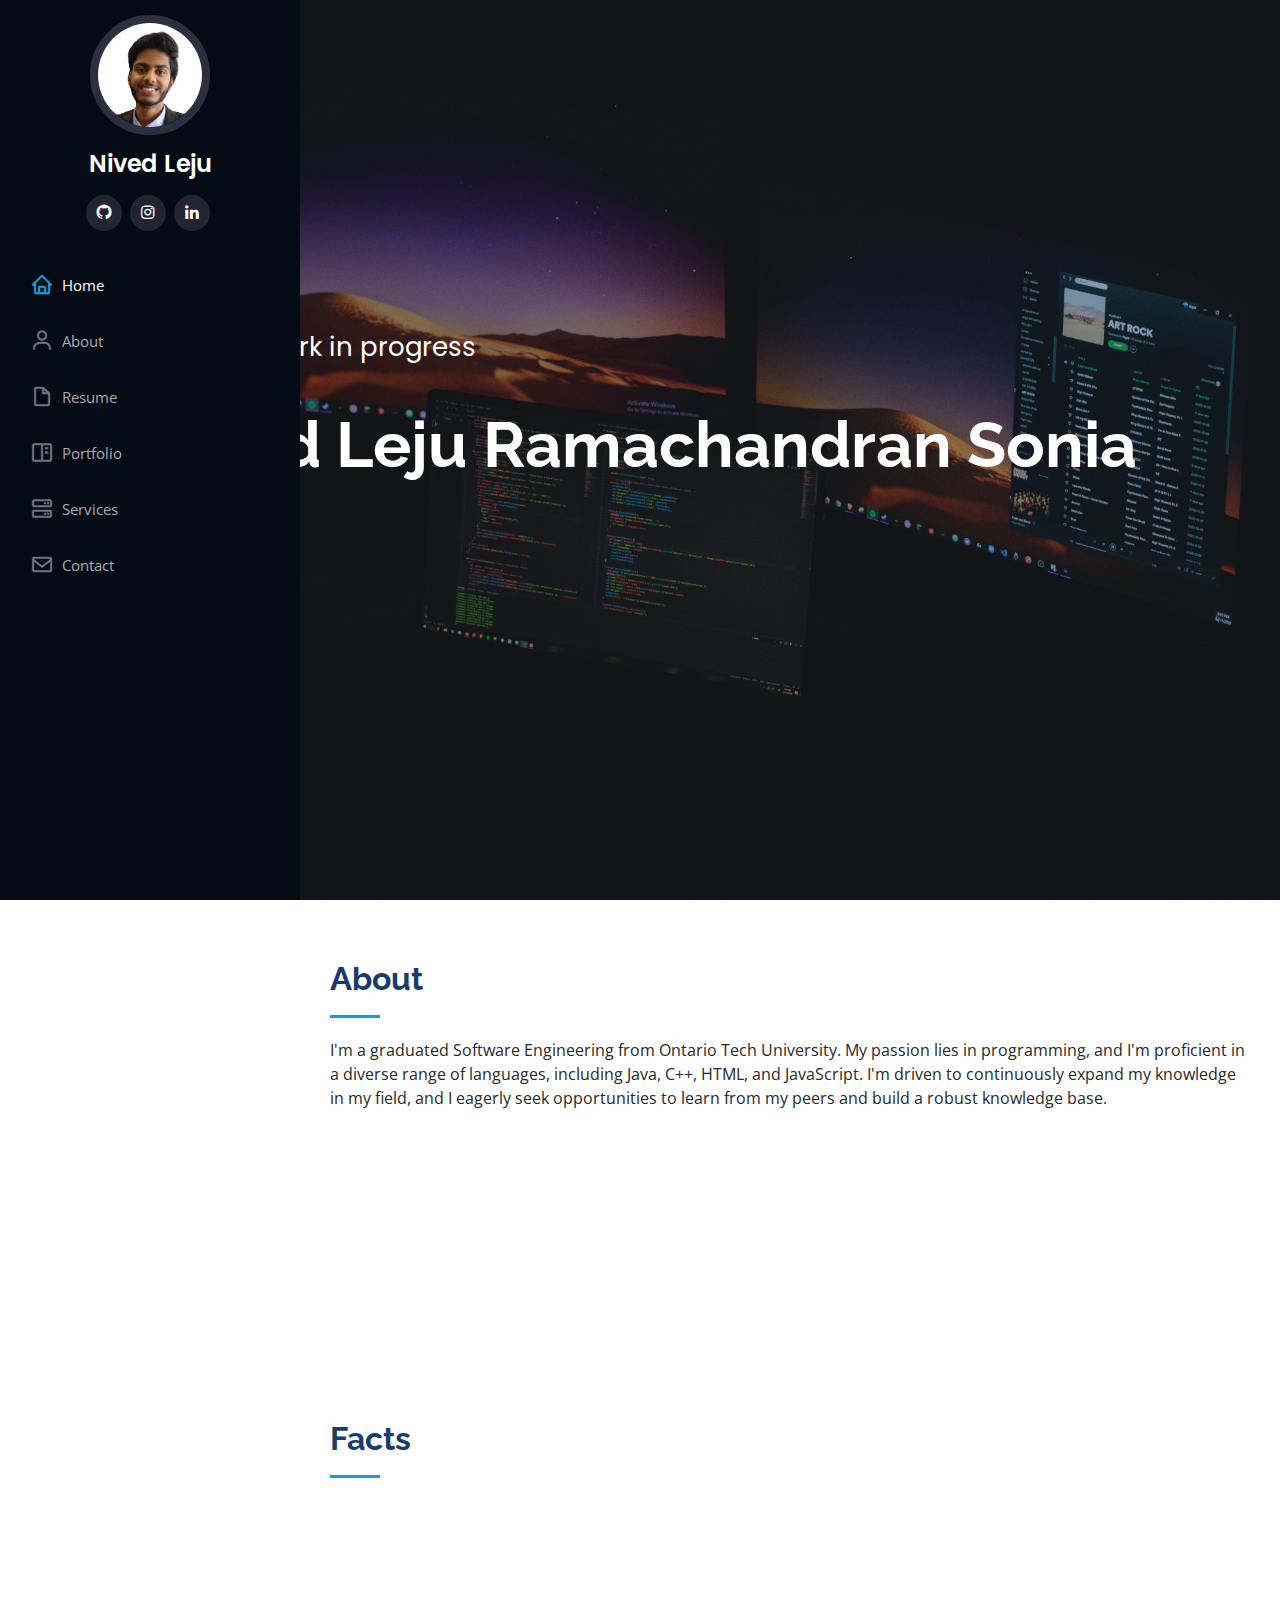
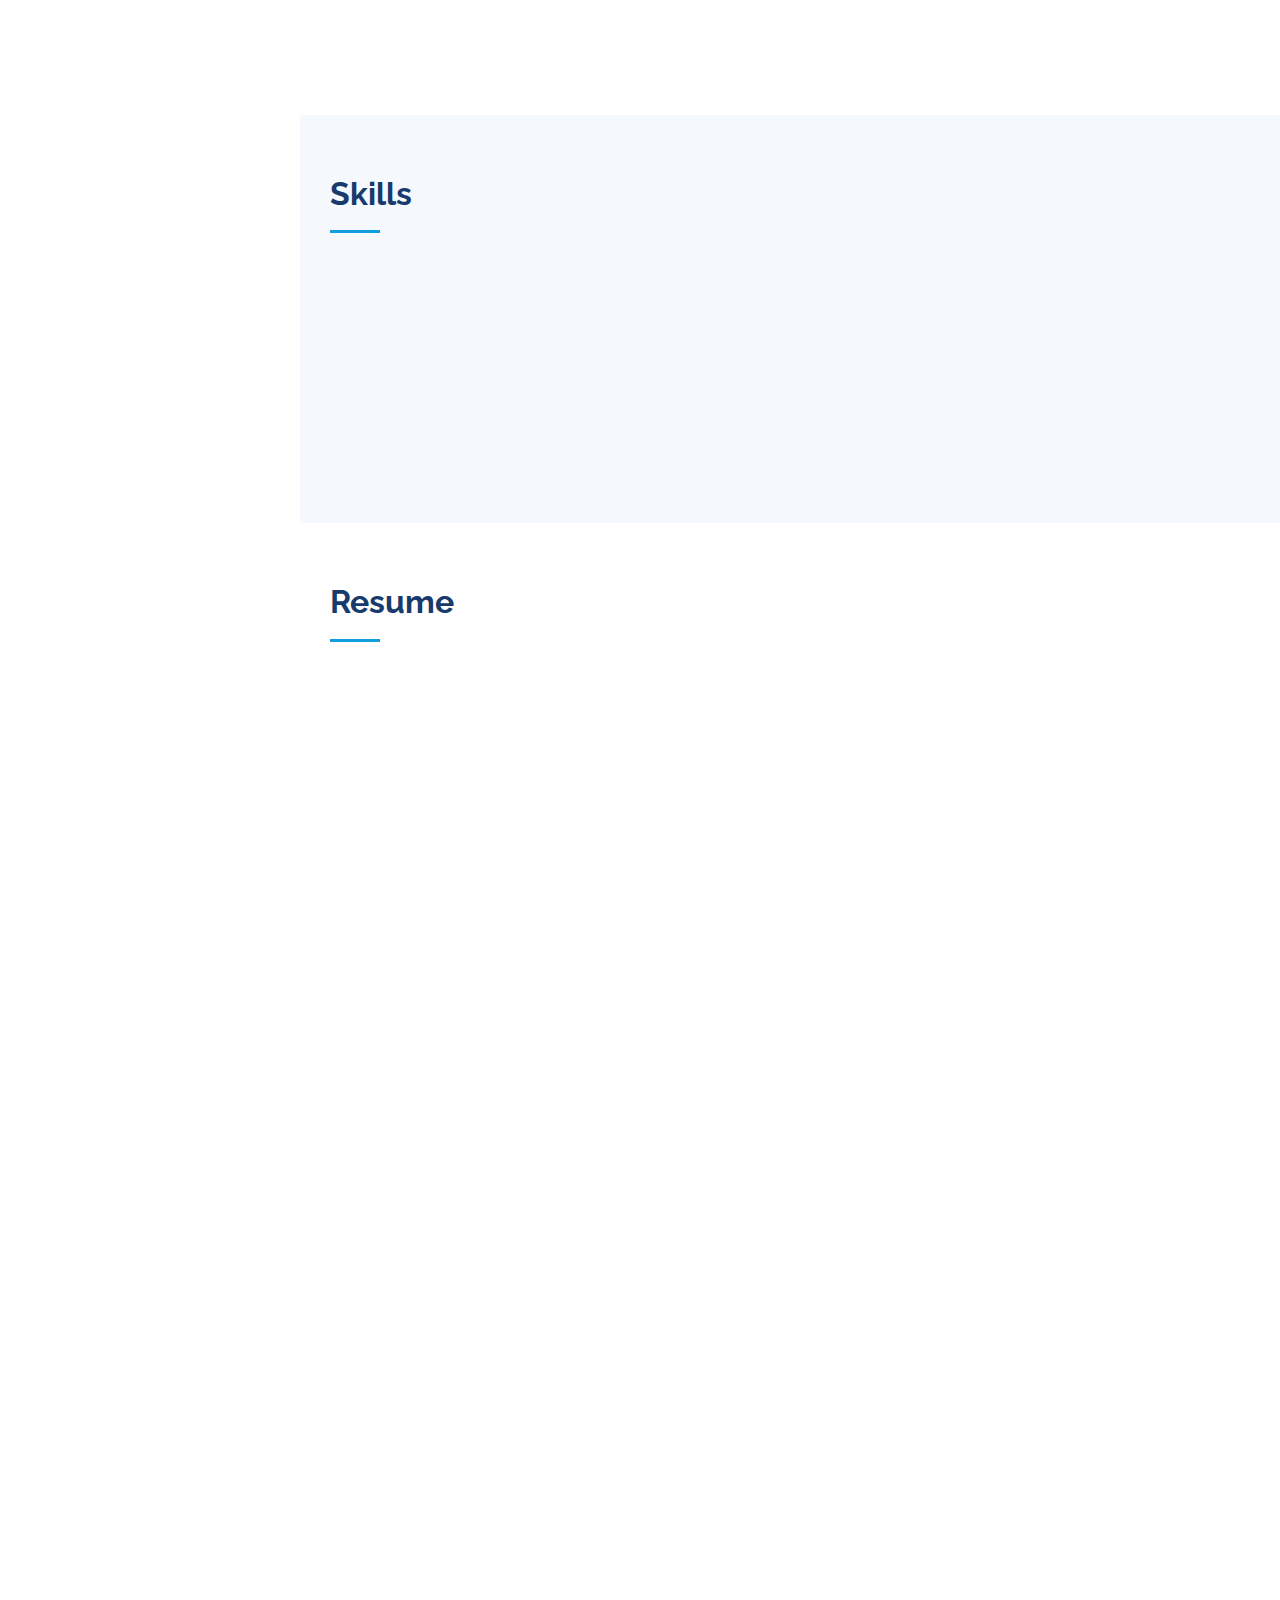
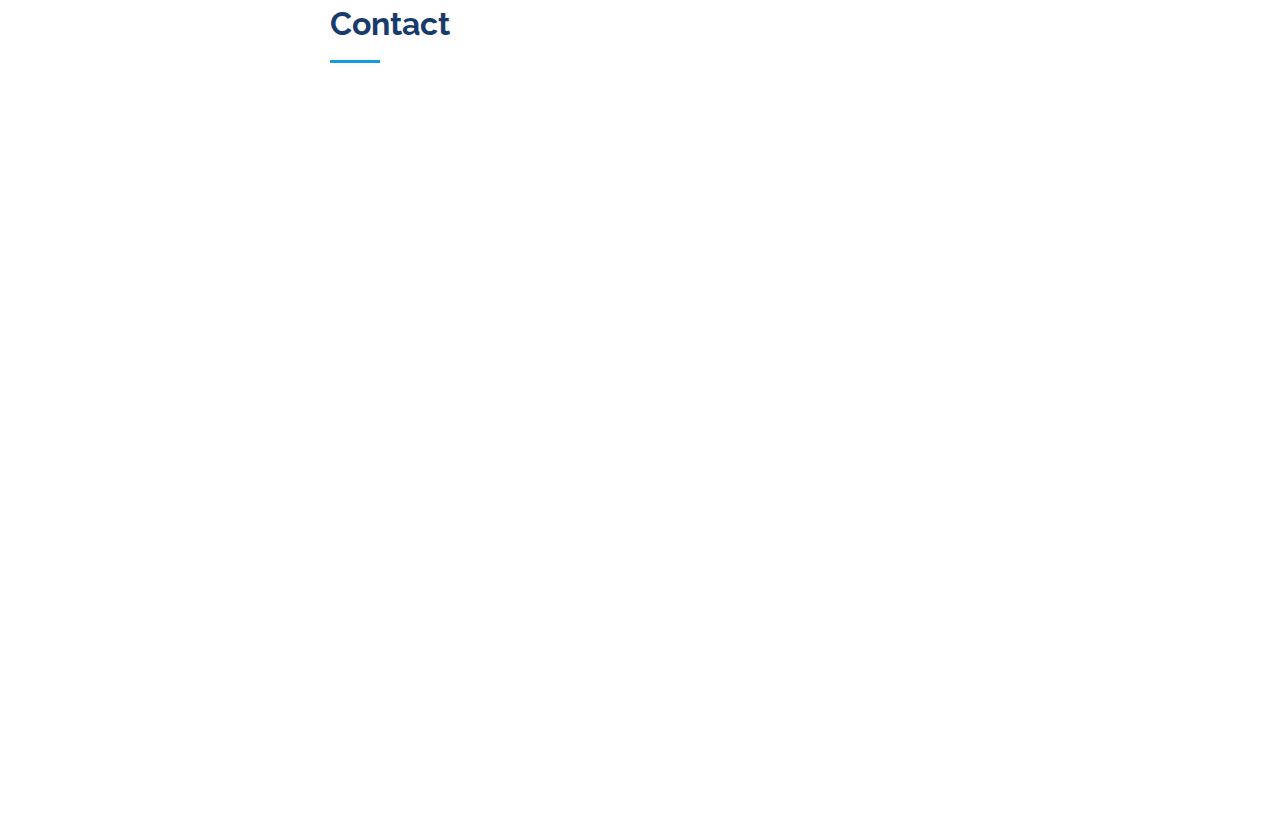
==== commit 79bb7c3c: "updated resume partial" ====
--- a/index.html
+++ b/index.html
@@ -71,6 +71,7 @@
   <!-- ======= Hero Section ======= -->
   <section id="hero" class="d-flex flex-column justify-content-center align-items-center">
     <div class="hero-container" data-aos="fade-in">
+      <p>Website: work in progress</p>
       <h1>Nived Leju Ramachandran Sonia</h1>
       <p>I'm a <span class="typed" data-typed-items="Designer, Developer, Freelancer, Gamer"></span></p>
     </div>
@@ -84,18 +85,18 @@
 
         <div class="section-title">
           <h2>About</h2>
-          <p>Magnam dolores commodi suscipit. Necessitatibus eius consequatur ex aliquid fuga eum quidem. Sit sint consectetur velit. Quisquam quos quisquam cupiditate. Et nemo qui impedit suscipit alias ea. Quia fugiat sit in iste officiis commodi quidem hic quas.</p>
-        </div>
+          <p>I'm a graduated Software Engineering from Ontario Tech University.
+            My passion lies in programming, and I'm proficient in a diverse range of languages, including Java, C++, HTML, and JavaScript.
+           I'm driven to continuously expand my knowledge in my field, and I eagerly seek opportunities to learn from my peers and build a robust knowledge base.
+          </div>
 
         <div class="row">
           <div class="col-lg-4" data-aos="fade-right">
             <img src="assets/img/profile-pic.png" class="img-fluid" alt="">
           </div>
           <div class="col-lg-8 pt-4 pt-lg-0 content" data-aos="fade-left">
-            <h3>UI/UX Designer &amp; Web Developer.</h3>
+            <h3>Full Stack Developer &amp; Web Developer.</h3>
             <p class="fst-italic">
-              Lorem ipsum dolor sit amet, consectetur adipiscing elit, sed do eiusmod tempor incididunt ut labore et dolore
-              magna aliqua.
             </p>
             <div class="row">
               <div class="col-lg-6">
@@ -112,9 +113,7 @@
               </div>
             </div>
             <p>
-              Officiis eligendi itaque labore et dolorum mollitia officiis optio vero. Quisquam sunt adipisci omnis et ut. Nulla accusantium dolor incidunt officia tempore. Et eius omnis.
-              Cupiditate ut dicta maxime officiis quidem quia. Sed et consectetur qui quia repellendus itaque neque. Aliquid amet quidem ut quaerat cupiditate. Ab et eum qui repellendus omnis culpa magni laudantium dolores.
-            </p>
+              </p>
           </div>
         </div>
 
@@ -127,24 +126,16 @@
 
         <div class="section-title">
           <h2>Facts</h2>
-          <p>Magnam dolores commodi suscipit. Necessitatibus eius consequatur ex aliquid fuga eum quidem. Sit sint consectetur velit. Quisquam quos quisquam cupiditate. Et nemo qui impedit suscipit alias ea. Quia fugiat sit in iste officiis commodi quidem hic quas.</p>
-        </div>
+          </div>
 
         <div class="row no-gutters">
 
-          <div class="col-lg-3 col-md-6 d-md-flex align-items-md-stretch" data-aos="fade-up">
-            <div class="count-box">
-              <i class="bi bi-emoji-smile"></i>
-              <span data-purecounter-start="0" data-purecounter-end="232" data-purecounter-duration="1" class="purecounter"></span>
-              <p><strong>Happy Clients</strong> consequuntur quae</p>
-            </div>
-          </div>
 
           <div class="col-lg-3 col-md-6 d-md-flex align-items-md-stretch" data-aos="fade-up" data-aos-delay="100">
             <div class="count-box">
               <i class="bi bi-journal-richtext"></i>
               <span data-purecounter-start="0" data-purecounter-end="521" data-purecounter-duration="1" class="purecounter"></span>
-              <p><strong>Projects</strong> adipisci atque cum quia aut</p>
+              <p><strong>Projects</strong> p</p>
             </div>
           </div>
 
@@ -152,15 +143,7 @@
             <div class="count-box">
               <i class="bi bi-headset"></i>
               <span data-purecounter-start="0" data-purecounter-end="1453" data-purecounter-duration="1" class="purecounter"></span>
-              <p><strong>Hours Of Support</strong> aut commodi quaerat</p>
-            </div>
-          </div>
-
-          <div class="col-lg-3 col-md-6 d-md-flex align-items-md-stretch" data-aos="fade-up" data-aos-delay="300">
-            <div class="count-box">
-              <i class="bi bi-people"></i>
-              <span data-purecounter-start="0" data-purecounter-end="32" data-purecounter-duration="1" class="purecounter"></span>
-              <p><strong>Hard Workers</strong> rerum asperiores dolor</p>
+              <p><strong>Hours Of Work</strong> p</p>
             </div>
           </div>
 
@@ -175,8 +158,8 @@
 
         <div class="section-title">
           <h2>Skills</h2>
-          <p>Magnam dolores commodi suscipit. Necessitatibus eius consequatur ex aliquid fuga eum quidem. Sit sint consectetur velit. Quisquam quos quisquam cupiditate. Et nemo qui impedit suscipit alias ea. Quia fugiat sit in iste officiis commodi quidem hic quas.</p>
-        </div>
+          <p></p>
+          </div>
 
         <div class="row skills-content">
 
@@ -241,60 +224,56 @@
 
         <div class="section-title">
           <h2>Resume</h2>
-          <p>Magnam dolores commodi suscipit. Necessitatibus eius consequatur ex aliquid fuga eum quidem. Sit sint consectetur velit. Quisquam quos quisquam cupiditate. Et nemo qui impedit suscipit alias ea. Quia fugiat sit in iste officiis commodi quidem hic quas.</p>
+          <p></p>
         </div>
 
         <div class="row">
           <div class="col-lg-6" data-aos="fade-up">
             <h3 class="resume-title">Sumary</h3>
             <div class="resume-item pb-0">
-              <h4>Alex Smith</h4>
-              <p><em>Innovative and deadline-driven Graphic Designer with 3+ years of experience designing and developing user-centered digital/print marketing material from initial concept to final, polished deliverable.</em></p>
+              <h4>Nived Leju</h4>
+              <p><em>Innovative, passionate and deadline-driven Software Developer with 3+ years of experience developing user-centered web, mobile and standalone applications from initial concept to final, polished deliverable.</em></p>
               <ul>
-                <li>Portland par 127,Orlando, FL</li>
-                <li>(123) 456-7891</li>
-                <li>alice.barkley@example.com</li>
+                <li>nivedleju@outlook.com</li>
               </ul>
             </div>
 
             <h3 class="resume-title">Education</h3>
-            <div class="resume-item">
-              <h4>Master of Fine Arts &amp; Graphic Design</h4>
-              <h5>2015 - 2016</h5>
-              <p><em>Rochester Institute of Technology, Rochester, NY</em></p>
-              <p>Qui deserunt veniam. Et sed aliquam labore tempore sed quisquam iusto autem sit. Ea vero voluptatum qui ut dignissimos deleniti nerada porti sand markend</p>
-            </div>
-            <div class="resume-item">
-              <h4>Bachelor of Fine Arts &amp; Graphic Design</h4>
-              <h5>2010 - 2014</h5>
-              <p><em>Rochester Institute of Technology, Rochester, NY</em></p>
-              <p>Quia nobis sequi est occaecati aut. Repudiandae et iusto quae reiciendis et quis Eius vel ratione eius unde vitae rerum voluptates asperiores voluptatem Earum molestiae consequatur neque etlon sader mart dila</p>
+           <div class="resume-item">
+              <h4>Bachelor of Engineering in Software Engineering</h4>
+              <h5>2020 - 2024</h5>
+              <p><em>Ontario Tech University, ON, CA</em></p>
             </div>
           </div>
           <div class="col-lg-6" data-aos="fade-up" data-aos-delay="100">
             <h3 class="resume-title">Professional Experience</h3>
             <div class="resume-item">
-              <h4>Senior graphic design specialist</h4>
-              <h5>2019 - Present</h5>
-              <p><em>Experion, New York, NY </em></p>
+              <h4>University Tutor</h4>
+              <h5>2023-2024</h5>
+              <p><em>Ontario Tech University, Ontario, CA</em></p>
               <ul>
-                <li>Lead in the design, development, and implementation of the graphic, layout, and production communication materials</li>
-                <li>Delegate tasks to the 7 members of the design team and provide counsel on all aspects of the project. </li>
-                <li>Supervise the assessment of all graphic materials in order to ensure quality and accuracy of the design</li>
-                <li>Oversee the efficient use of production project budgets ranging from $2,000 - $25,000</li>
+                <li>Utilized effective communication skills to mentor and guide students in 3rd year across multiple
+                  subjects such as Microprocessors, and Computer Networks, fostering academic growth and confidence</li>
               </ul>
             </div>
             <div class="resume-item">
-              <h4>Graphic design specialist</h4>
-              <h5>2017 - 2018</h5>
-              <p><em>Stepping Stone Advertising, New York, NY</em></p>
+              <h4>Graphic Design </h4>
+              <h5>2019 - 2023</h5>
+              <p><em>Freelance</em></p>
               <ul>
-                <li>Developed numerous marketing programs (logos, brochures,infographics, presentations, and advertisements).</li>
-                <li>Managed up to 5 projects or tasks at a given time while under pressure</li>
-                <li>Recommended and consulted with clients on the most appropriate graphic design</li>
-                <li>Created 4+ design presentations and proposals a month for clients and account managers</li>
+                <li>Demonstrated expertise in graphic design, specializing in creating visually compelling
+                  posters and flyers for diverse events, showcasing creativity and attention to detail</li>
               </ul>
             </div>
+            <div class="resume-item">
+              <h4>Console Management</h4>
+              <h5>2021 - 2022</h5>
+              <p><em>Aaha Radio, ON, CA</em></p>
+              <ul>
+                <li>Operated console for live radio broadcasts, ensuring seamless transitions between music
+                  and live conversations with callers, enhancing audience engagement and satisfaction</li>
+              </ul>
+            </div>
           </div>
         </div>
 
@@ -302,6 +281,7 @@
     </section><!-- End Resume Section -->
 
     <!-- ======= Portfolio Section ======= -->
+    <!-- 
     <section id="portfolio" class="portfolio section-bg">
       <div class="container">
 
@@ -416,9 +396,10 @@
         </div>
 
       </div>
-    </section><!-- End Portfolio Section -->
+    </section>--><!-- End Portfolio Section -->
 
     <!-- ======= Services Section ======= -->
+    <!--
     <section id="services" class="services">
       <div class="container">
 
@@ -461,91 +442,11 @@
         </div>
 
       </div>
-    </section><!-- End Services Section -->
-
-    <!-- ======= Testimonials Section ======= -->
-    <section id="testimonials" class="testimonials section-bg">
-      <div class="container">
-
-        <div class="section-title">
-          <h2>Testimonials</h2>
-          <p>Magnam dolores commodi suscipit. Necessitatibus eius consequatur ex aliquid fuga eum quidem. Sit sint consectetur velit. Quisquam quos quisquam cupiditate. Et nemo qui impedit suscipit alias ea. Quia fugiat sit in iste officiis commodi quidem hic quas.</p>
-        </div>
-
-        <div class="testimonials-slider swiper" data-aos="fade-up" data-aos-delay="100">
-          <div class="swiper-wrapper">
-
-            <div class="swiper-slide">
-              <div class="testimonial-item" data-aos="fade-up">
-                <p>
-                  <i class="bx bxs-quote-alt-left quote-icon-left"></i>
-                  Proin iaculis purus consequat sem cure digni ssim donec porttitora entum suscipit rhoncus. Accusantium quam, ultricies eget id, aliquam eget nibh et. Maecen aliquam, risus at semper.
-                  <i class="bx bxs-quote-alt-right quote-icon-right"></i>
-                </p>
-                <img src="assets/img/testimonials/testimonials-1.jpg" class="testimonial-img" alt="">
-                <h3>Saul Goodman</h3>
-                <h4>Ceo &amp; Founder</h4>
-              </div>
-            </div><!-- End testimonial item -->
-
-            <div class="swiper-slide">
-              <div class="testimonial-item" data-aos="fade-up" data-aos-delay="100">
-                <p>
-                  <i class="bx bxs-quote-alt-left quote-icon-left"></i>
-                  Export tempor illum tamen malis malis eram quae irure esse labore quem cillum quid cillum eram malis quorum velit fore eram velit sunt aliqua noster fugiat irure amet legam anim culpa.
-                  <i class="bx bxs-quote-alt-right quote-icon-right"></i>
-                </p>
-                <img src="assets/img/testimonials/testimonials-2.jpg" class="testimonial-img" alt="">
-                <h3>Sara Wilsson</h3>
-                <h4>Designer</h4>
-              </div>
-            </div><!-- End testimonial item -->
-
-            <div class="swiper-slide">
-              <div class="testimonial-item" data-aos="fade-up" data-aos-delay="200">
-                <p>
-                  <i class="bx bxs-quote-alt-left quote-icon-left"></i>
-                  Enim nisi quem export duis labore cillum quae magna enim sint quorum nulla quem veniam duis minim tempor labore quem eram duis noster aute amet eram fore quis sint minim.
-                  <i class="bx bxs-quote-alt-right quote-icon-right"></i>
-                </p>
-                <img src="assets/img/testimonials/testimonials-3.jpg" class="testimonial-img" alt="">
-                <h3>Jena Karlis</h3>
-                <h4>Store Owner</h4>
-              </div>
-            </div><!-- End testimonial item -->
-
-            <div class="swiper-slide">
-              <div class="testimonial-item" data-aos="fade-up" data-aos-delay="300">
-                <p>
-                  <i class="bx bxs-quote-alt-left quote-icon-left"></i>
-                  Fugiat enim eram quae cillum dolore dolor amet nulla culpa multos export minim fugiat minim velit minim dolor enim duis veniam ipsum anim magna sunt elit fore quem dolore labore illum veniam.
-                  <i class="bx bxs-quote-alt-right quote-icon-right"></i>
-                </p>
-                <img src="assets/img/testimonials/testimonials-4.jpg" class="testimonial-img" alt="">
-                <h3>Matt Brandon</h3>
-                <h4>Freelancer</h4>
-              </div>
-            </div><!-- End testimonial item -->
-
-            <div class="swiper-slide">
-              <div class="testimonial-item" data-aos="fade-up" data-aos-delay="400">
-                <p>
-                  <i class="bx bxs-quote-alt-left quote-icon-left"></i>
-                  Quis quorum aliqua sint quem legam fore sunt eram irure aliqua veniam tempor noster veniam enim culpa labore duis sunt culpa nulla illum cillum fugiat legam esse veniam culpa fore nisi cillum quid.
-                  <i class="bx bxs-quote-alt-right quote-icon-right"></i>
-                </p>
-                <img src="assets/img/testimonials/testimonials-5.jpg" class="testimonial-img" alt="">
-                <h3>John Larson</h3>
-                <h4>Entrepreneur</h4>
-              </div>
-            </div><!-- End testimonial item -->
-
-          </div>
-          <div class="swiper-pagination"></div>
-        </div>
-
-      </div>
-    </section><!-- End Testimonials Section -->
+    </section>
+    
+  --><!-- End Services Section -->
+
+    
 
     <!-- ======= Contact Section ======= -->
     <section id="contact" class="contact">
@@ -553,29 +454,26 @@
 
         <div class="section-title">
           <h2>Contact</h2>
-          <p>Magnam dolores commodi suscipit. Necessitatibus eius consequatur ex aliquid fuga eum quidem. Sit sint consectetur velit. Quisquam quos quisquam cupiditate. Et nemo qui impedit suscipit alias ea. Quia fugiat sit in iste officiis commodi quidem hic quas.</p>
-        </div>
+          <p></p>
+
+          </div>
 
         <div class="row" data-aos="fade-in">
 
           <div class="col-lg-5 d-flex align-items-stretch">
             <div class="info">
-              <div class="address">
-                <i class="bi bi-geo-alt"></i>
-                <h4>Location:</h4>
-                <p>A108 Adam Street, New York, NY 535022</p>
-              </div>
+              
 
               <div class="email">
                 <i class="bi bi-envelope"></i>
                 <h4>Email:</h4>
-                <p>info@example.com</p>
+                <p>nivedleju@outlook.com</p>
               </div>
 
               <div class="phone">
                 <i class="bi bi-phone"></i>
                 <h4>Call:</h4>
-                <p>+1 5589 55488 55s</p>
+                <p>+1 647 687 2182</p>
               </div>
 
               <iframe src="https://www.google.com/maps/embed?pb=!1m14!1m8!1m3!1d12097.433213460943!2d-74.0062269!3d40.7101282!3m2!1i1024!2i768!4f13.1!3m3!1m2!1s0x0%3A0xb89d1fe6bc499443!2sDowntown+Conference+Center!5e0!3m2!1smk!2sbg!4v1539943755621" frameborder="0" style="border:0; width: 100%; height: 290px;" allowfullscreen></iframe>
@@ -619,21 +517,7 @@
 
   </main><!-- End #main -->
 
-  <!-- ======= Footer ======= -->
-  <footer id="footer">
-    <div class="container">
-      <div class="copyright">
-        &copy; Copyright <strong><span>iPortfolio</span></strong>
-      </div>
-      <div class="credits">
-        <!-- All the links in the footer should remain intact. -->
-        <!-- You can delete the links only if you purchased the pro version. -->
-        <!-- Licensing information: https://bootstrapmade.com/license/ -->
-        <!-- Purchase the pro version with working PHP/AJAX contact form: https://bootstrapmade.com/iportfolio-bootstrap-portfolio-websites-template/ -->
-        Designed by <a href="https://bootstrapmade.com/">BootstrapMade</a>
-      </div>
-    </div>
-  </footer><!-- End  Footer -->
+  
 
   <a href="#" class="back-to-top d-flex align-items-center justify-content-center"><i class="bi bi-arrow-up-short"></i></a>
 
